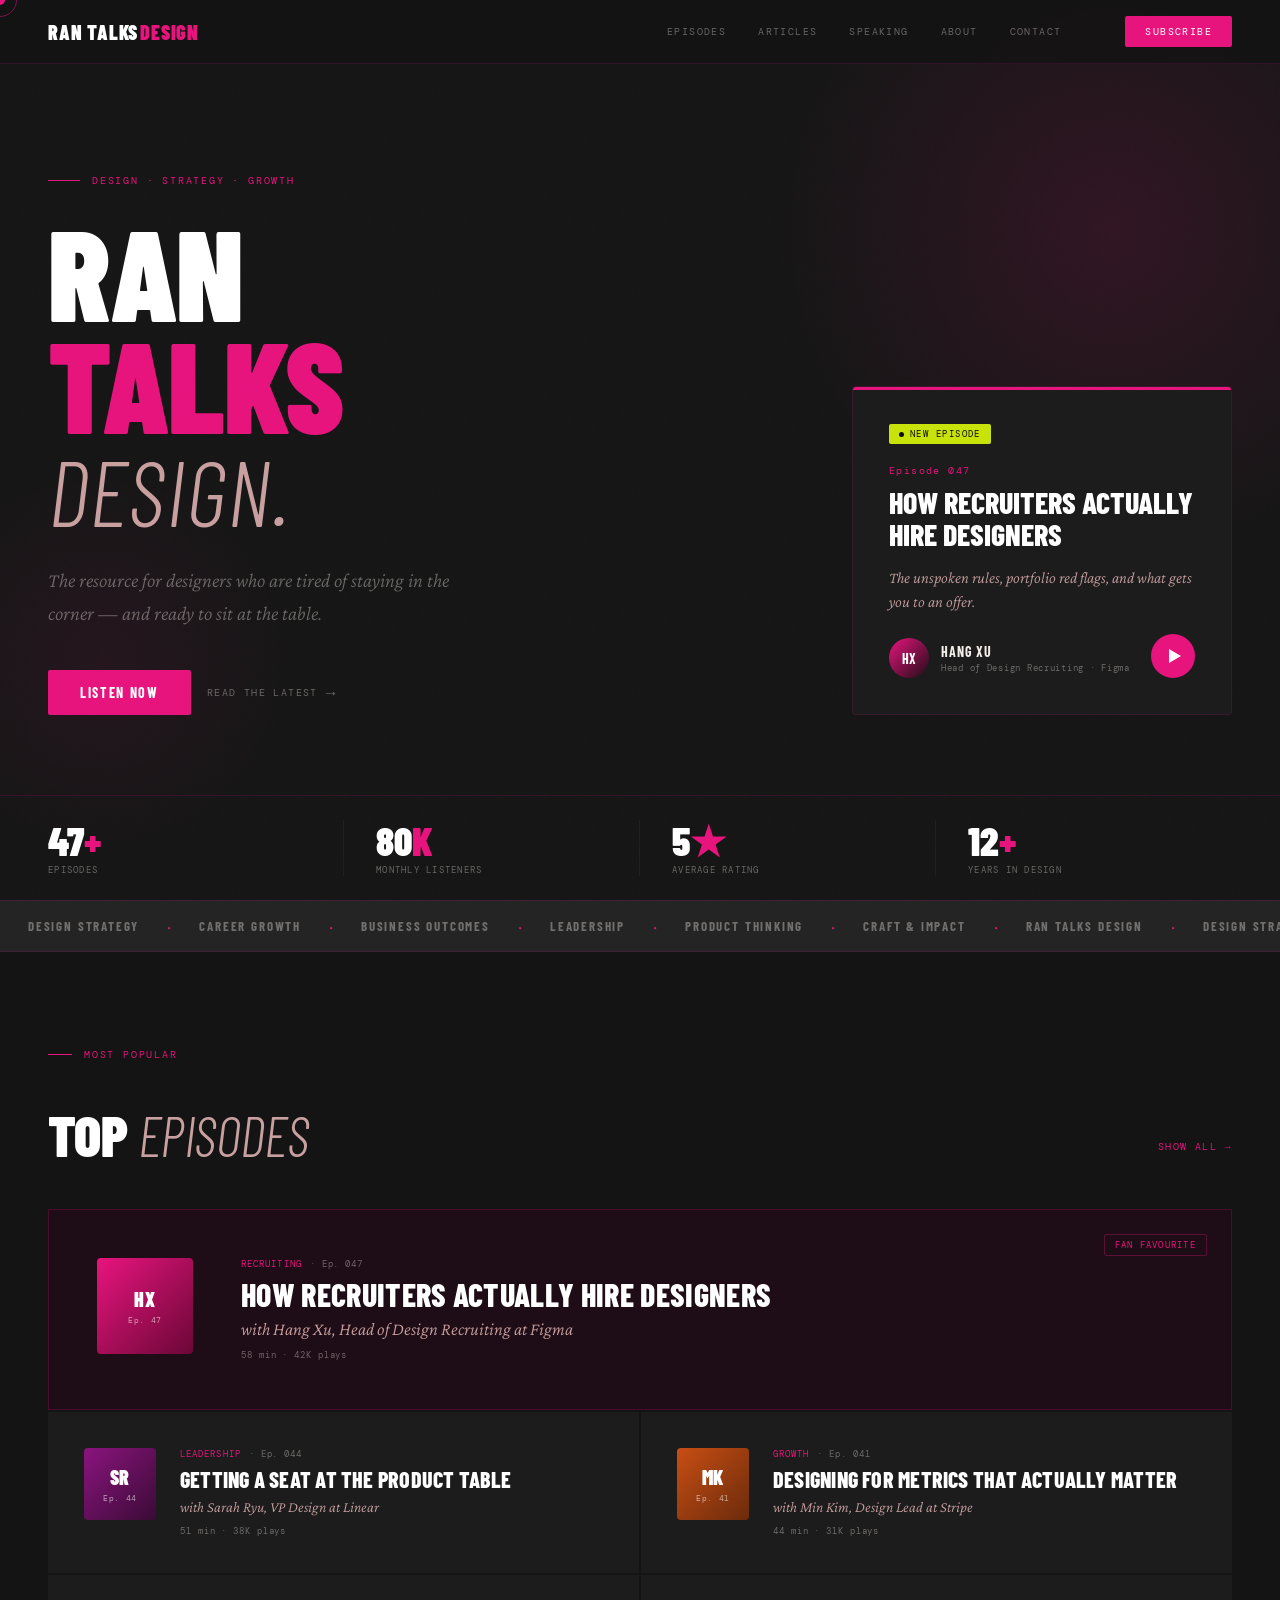
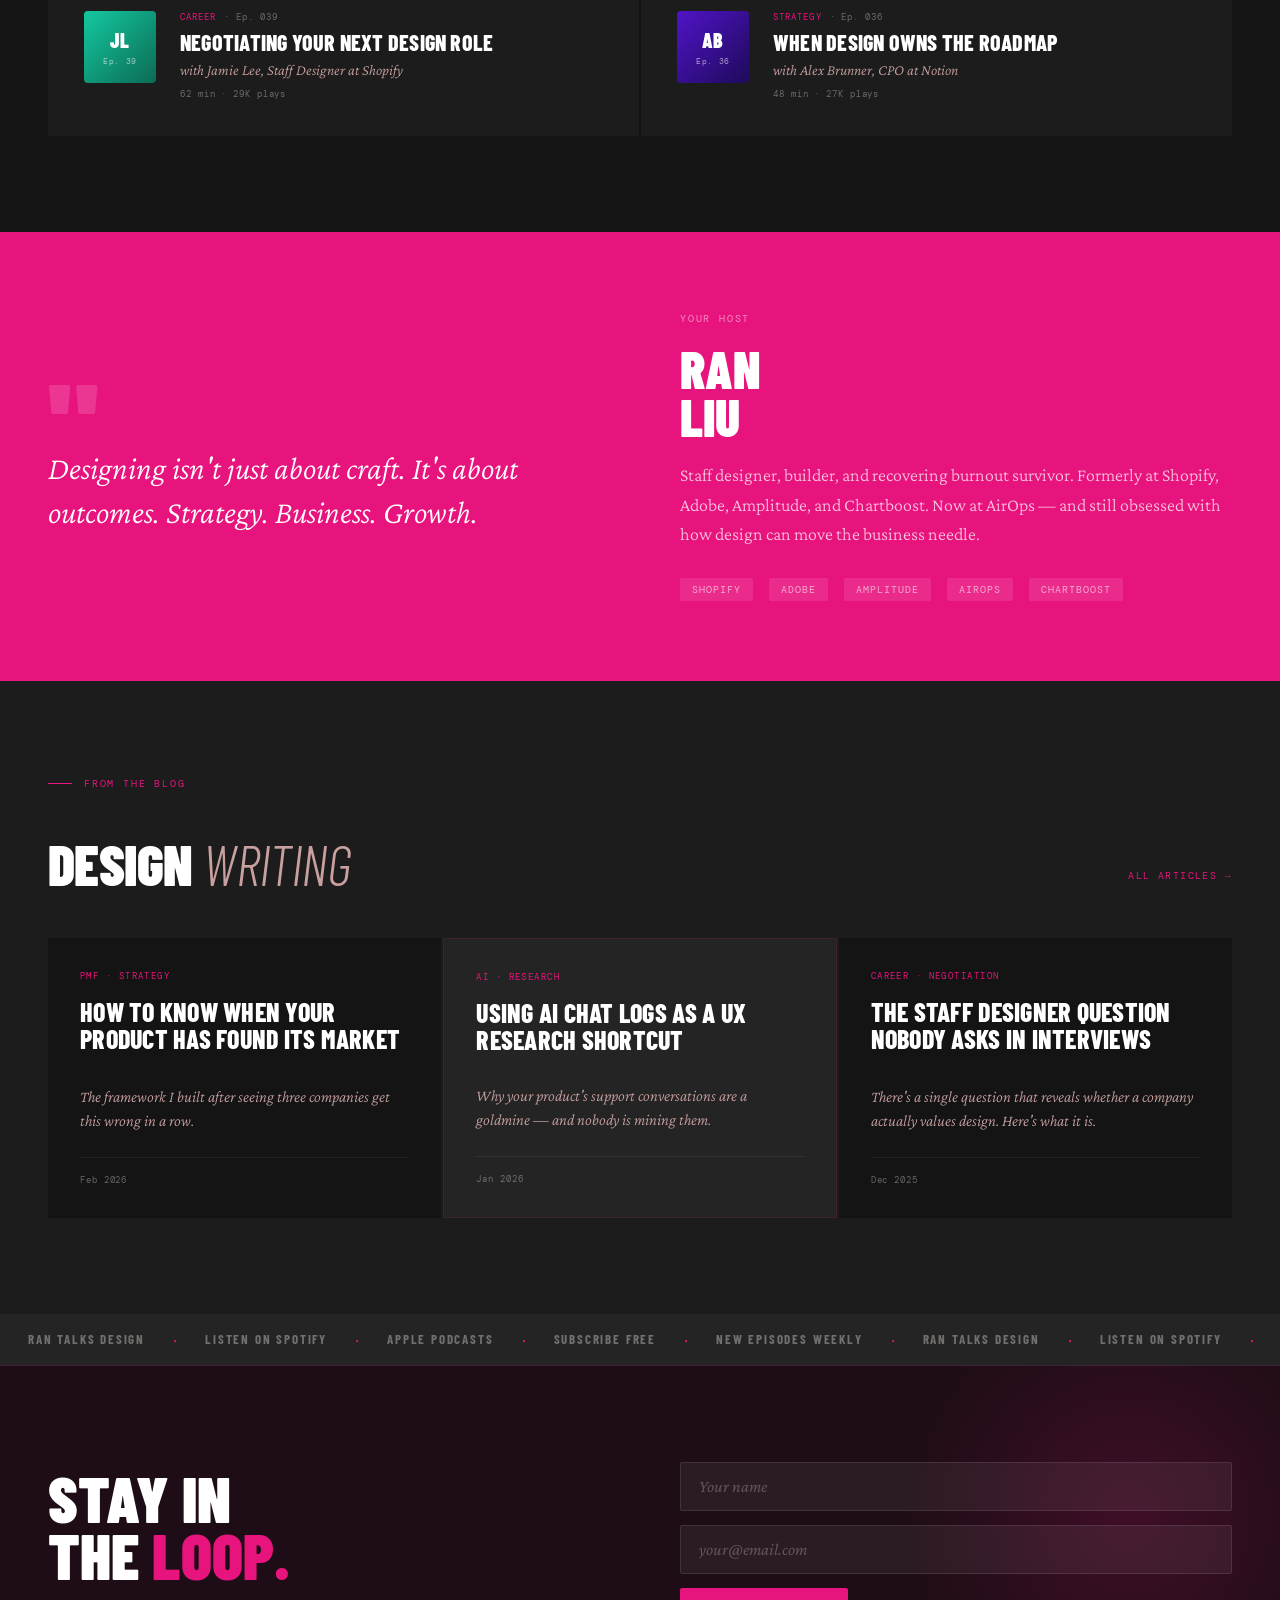
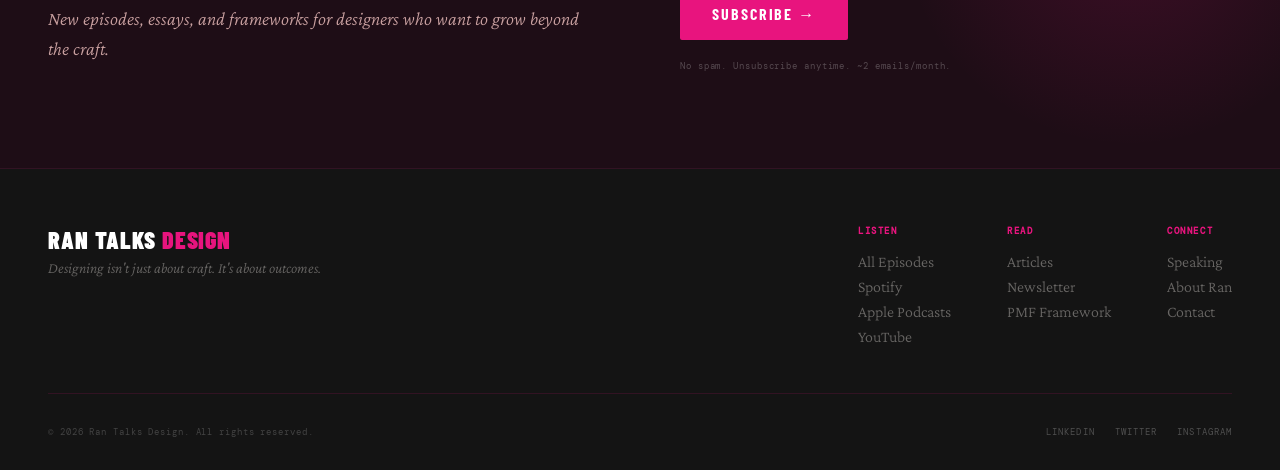
==== index.html @ 278a6fe4 "Add initial website structure for Ran Talks Design Sets up the full multi-page site based on the app" ====
<!DOCTYPE html>
<html lang="en">
<head>
  <meta charset="UTF-8">
  <meta name="viewport" content="width=device-width, initial-scale=1.0">
  <title>Ran Talks Design</title>
  <meta name="description" content="The podcast and newsletter for designers ready to sit at the table — design strategy, career growth, and business outcomes.">
  <link href="https://fonts.googleapis.com/css2?family=Barlow+Condensed:ital,wght@0,300;0,400;0,600;0,700;0,800;0,900;1,300;1,700&family=Crimson+Pro:ital,wght@0,200;0,300;0,400;0,600;1,200;1,300;1,400&family=DM+Mono:wght@300;400;500&display=swap" rel="stylesheet">
  <link rel="stylesheet" href="css/styles.css">
</head>
<body>

<!-- Cursor -->
<div id="cursor"></div>
<div id="cursor-ring"></div>

<!-- ═══════════════════ NAV ═══════════════════ -->
<nav>
  <a href="index.html" class="nav-logo">Ran Talks <span class="dot">Design</span></a>
  <div class="nav-links">
    <a href="pages/episodes.html">Episodes</a>
    <a href="pages/articles.html">Articles</a>
    <a href="pages/speaking.html">Speaking</a>
    <a href="pages/about.html">About</a>
    <a href="pages/contact.html">Contact</a>
    <button class="nav-subscribe">Subscribe</button>
  </div>
</nav>

<!-- ═══════════════════ HERO ══════════════════ -->
<div class="hero">
  <div class="hero-bg-glow"></div>
  <div class="hero-bg-glow-2"></div>

  <div class="hero-inner">
    <div class="hero-left">
      <div class="hero-eyebrow anim anim-d1">
        <div class="hero-eyebrow-line"></div>
        <span>Design · Strategy · Growth</span>
      </div>
      <h1 class="hero-title anim anim-d2">
        Ran<br>
        <span class="line-pink">Talks</span>
        <span class="line-italic">Design.</span>
      </h1>
      <p class="hero-desc anim anim-d3">
        The resource for designers who are tired of staying in the corner — and ready to sit at the table.
      </p>
      <div class="hero-ctas anim anim-d4">
        <a href="pages/episodes.html" class="cta-primary">Listen Now</a>
        <a href="pages/articles.html" class="cta-secondary">Read the latest <span class="cta-arrow">→</span></a>
      </div>
    </div>

    <div class="hero-right anim anim-d3">
      <div class="hero-ep-card">
        <div class="new-badge"><div class="new-badge-dot"></div> New Episode</div>
        <div class="hero-ep-num">Episode 047</div>
        <div class="hero-ep-title">How recruiters actually hire designers</div>
        <div class="hero-ep-desc">The unspoken rules, portfolio red flags, and what gets you to an offer.</div>
        <div class="hero-ep-guest">
          <div class="guest-avatar">HX</div>
          <div class="guest-info">
            <div class="guest-name">Hang Xu</div>
            <div class="guest-title-text">Head of Design Recruiting · Figma</div>
          </div>
        </div>
        <div class="hero-ep-play"><div class="play-icon"></div></div>
      </div>
    </div>
  </div>

  <div class="hero-stats">
    <div class="stat-item">
      <div class="stat-num">47<span>+</span></div>
      <div class="stat-label">Episodes</div>
    </div>
    <div class="stat-item">
      <div class="stat-num">80<span>K</span></div>
      <div class="stat-label">Monthly listeners</div>
    </div>
    <div class="stat-item">
      <div class="stat-num">5<span>★</span></div>
      <div class="stat-label">Average rating</div>
    </div>
    <div class="stat-item">
      <div class="stat-num">12<span>+</span></div>
      <div class="stat-label">Years in design</div>
    </div>
  </div>
</div>

<!-- ════════════ MARQUEE ══════════════════════ -->
<div class="marquee-section">
  <div class="marquee-track">
    <span class="marquee-item">Design Strategy</span><span class="marquee-dot">·</span>
    <span class="marquee-item">Career Growth</span><span class="marquee-dot">·</span>
    <span class="marquee-item">Business Outcomes</span><span class="marquee-dot">·</span>
    <span class="marquee-item">Leadership</span><span class="marquee-dot">·</span>
    <span class="marquee-item">Product Thinking</span><span class="marquee-dot">·</span>
    <span class="marquee-item">Craft & Impact</span><span class="marquee-dot">·</span>
    <span class="marquee-item">Ran Talks Design</span><span class="marquee-dot">·</span>
    <span class="marquee-item">Design Strategy</span><span class="marquee-dot">·</span>
    <span class="marquee-item">Career Growth</span><span class="marquee-dot">·</span>
    <span class="marquee-item">Business Outcomes</span><span class="marquee-dot">·</span>
    <span class="marquee-item">Leadership</span><span class="marquee-dot">·</span>
    <span class="marquee-item">Product Thinking</span><span class="marquee-dot">·</span>
    <span class="marquee-item">Craft & Impact</span><span class="marquee-dot">·</span>
    <span class="marquee-item">Ran Talks Design</span><span class="marquee-dot">·</span>
  </div>
</div>

<!-- ═══════════════ EPISODES ═════════════════ -->
<section id="episodes">
  <div class="section-header anim">
    <div>
      <div class="section-eyebrow">
        <div class="section-eyebrow-line"></div>
        <span>Most Popular</span>
      </div>
      <h2 class="section-title">Top <em>Episodes</em></h2>
    </div>
    <a href="pages/episodes.html" class="show-all">Show All →</a>
  </div>

  <div class="episodes-grid">
    <!-- Featured -->
    <a href="#" class="ep-card ep-card-featured anim">
      <div class="featured-label">Fan Favourite</div>
      <div class="ep-thumb" style="background:linear-gradient(135deg,#E8147E,#6B0736)">
        <div class="ep-thumb-inner">
          <div class="ep-thumb-initials">HX</div>
          <div class="ep-thumb-ep">Ep. 47</div>
        </div>
      </div>
      <div class="ep-meta">
        <div class="ep-tag-row">
          <span class="ep-tag">Recruiting</span>
          <span class="ep-num-tag">· Ep. 047</span>
        </div>
        <div class="ep-title-text">How Recruiters Actually Hire Designers</div>
        <div class="ep-guest-line">with Hang Xu, Head of Design Recruiting at Figma</div>
        <div class="ep-duration">58 min · 42K plays</div>
      </div>
    </a>

    <a href="#" class="ep-card anim anim-d1">
      <div class="ep-thumb" style="background:linear-gradient(135deg,#8B147E,#3A0B36)">
        <div class="ep-thumb-inner">
          <div class="ep-thumb-initials">SR</div>
          <div class="ep-thumb-ep">Ep. 44</div>
        </div>
      </div>
      <div class="ep-meta">
        <div class="ep-tag-row">
          <span class="ep-tag">Leadership</span>
          <span class="ep-num-tag">· Ep. 044</span>
        </div>
        <div class="ep-title-text">Getting a seat at the product table</div>
        <div class="ep-guest-line">with Sarah Ryu, VP Design at Linear</div>
        <div class="ep-duration">51 min · 38K plays</div>
      </div>
      <div class="ep-card-arrow">↗</div>
    </a>

    <a href="#" class="ep-card anim anim-d2">
      <div class="ep-thumb" style="background:linear-gradient(135deg,#C84E14,#6B2B0B)">
        <div class="ep-thumb-inner">
          <div class="ep-thumb-initials">MK</div>
          <div class="ep-thumb-ep">Ep. 41</div>
        </div>
      </div>
      <div class="ep-meta">
        <div class="ep-tag-row">
          <span class="ep-tag">Growth</span>
          <span class="ep-num-tag">· Ep. 041</span>
        </div>
        <div class="ep-title-text">Designing for metrics that actually matter</div>
        <div class="ep-guest-line">with Min Kim, Design Lead at Stripe</div>
        <div class="ep-duration">44 min · 31K plays</div>
      </div>
      <div class="ep-card-arrow">↗</div>
    </a>

    <a href="#" class="ep-card anim anim-d3">
      <div class="ep-thumb" style="background:linear-gradient(135deg,#14C8A0,#0B6B54)">
        <div class="ep-thumb-inner">
          <div class="ep-thumb-initials">JL</div>
          <div class="ep-thumb-ep">Ep. 39</div>
        </div>
      </div>
      <div class="ep-meta">
        <div class="ep-tag-row">
          <span class="ep-tag">Career</span>
          <span class="ep-num-tag">· Ep. 039</span>
        </div>
        <div class="ep-title-text">Negotiating your next design role</div>
        <div class="ep-guest-line">with Jamie Lee, Staff Designer at Shopify</div>
        <div class="ep-duration">62 min · 29K plays</div>
      </div>
      <div class="ep-card-arrow">↗</div>
    </a>

    <a href="#" class="ep-card anim anim-d4">
      <div class="ep-thumb" style="background:linear-gradient(135deg,#5014C8,#1E0A5A)">
        <div class="ep-thumb-inner">
          <div class="ep-thumb-initials">AB</div>
          <div class="ep-thumb-ep">Ep. 36</div>
        </div>
      </div>
      <div class="ep-meta">
        <div class="ep-tag-row">
          <span class="ep-tag">Strategy</span>
          <span class="ep-num-tag">· Ep. 036</span>
        </div>
        <div class="ep-title-text">When design owns the roadmap</div>
        <div class="ep-guest-line">with Alex Brunner, CPO at Notion</div>
        <div class="ep-duration">48 min · 27K plays</div>
      </div>
      <div class="ep-card-arrow">↗</div>
    </a>
  </div>
</section>

<!-- ═══════════════ ABOUT ════════════════════ -->
<section id="about">
  <div class="about-left anim">
    <div class="about-quote-mark">"</div>
    <div class="about-quote">Designing isn't just about craft. It's about outcomes. Strategy. Business. Growth.</div>
  </div>
  <div class="about-right anim anim-d2">
    <div class="about-label">Your Host</div>
    <div class="about-name">Ran<br>Liu</div>
    <div class="about-bio">Staff designer, builder, and recovering burnout survivor. Formerly at Shopify, Adobe, Amplitude, and Chartboost. Now at AirOps — and still obsessed with how design can move the business needle.</div>
    <div class="about-companies">
      <span class="company-tag">Shopify</span>
      <span class="company-tag">Adobe</span>
      <span class="company-tag">Amplitude</span>
      <span class="company-tag">AirOps</span>
      <span class="company-tag">Chartboost</span>
    </div>
  </div>
</section>

<!-- ═══════════════ ARTICLES ═════════════════ -->
<section id="articles">
  <div class="section-header anim">
    <div>
      <div class="section-eyebrow">
        <div class="section-eyebrow-line"></div>
        <span>From the Blog</span>
      </div>
      <h2 class="section-title">Design <em>Writing</em></h2>
    </div>
    <a href="pages/articles.html" class="show-all">All Articles →</a>
  </div>

  <div class="articles-grid">
    <a href="#" class="article-card anim anim-d1">
      <div class="article-topic">PMF · Strategy</div>
      <div class="article-title">How to know when your product has found its market</div>
      <div class="article-excerpt">The framework I built after seeing three companies get this wrong in a row.</div>
      <div class="article-meta">
        <span class="article-date">Feb 2026</span>
        <span class="article-read-more">Read →</span>
      </div>
    </a>
    <a href="#" class="article-card article-card-accent anim anim-d2">
      <div class="article-topic">AI · Research</div>
      <div class="article-title">Using AI chat logs as a UX research shortcut</div>
      <div class="article-excerpt">Why your product's support conversations are a goldmine — and nobody is mining them.</div>
      <div class="article-meta">
        <span class="article-date">Jan 2026</span>
        <span class="article-read-more">Read →</span>
      </div>
    </a>
    <a href="#" class="article-card anim anim-d3">
      <div class="article-topic">Career · Negotiation</div>
      <div class="article-title">The staff designer question nobody asks in interviews</div>
      <div class="article-excerpt">There's a single question that reveals whether a company actually values design. Here's what it is.</div>
      <div class="article-meta">
        <span class="article-date">Dec 2025</span>
        <span class="article-read-more">Read →</span>
      </div>
    </a>
  </div>
</section>

<!-- ════════════ MARQUEE 2 ════════════════════ -->
<div class="marquee-section" style="border-top:none">
  <div class="marquee-track" style="animation-direction:reverse">
    <span class="marquee-item">Ran Talks Design</span><span class="marquee-dot">·</span>
    <span class="marquee-item">Listen on Spotify</span><span class="marquee-dot">·</span>
    <span class="marquee-item">Apple Podcasts</span><span class="marquee-dot">·</span>
    <span class="marquee-item">Subscribe Free</span><span class="marquee-dot">·</span>
    <span class="marquee-item">New Episodes Weekly</span><span class="marquee-dot">·</span>
    <span class="marquee-item">Ran Talks Design</span><span class="marquee-dot">·</span>
    <span class="marquee-item">Listen on Spotify</span><span class="marquee-dot">·</span>
    <span class="marquee-item">Apple Podcasts</span><span class="marquee-dot">·</span>
    <span class="marquee-item">Subscribe Free</span><span class="marquee-dot">·</span>
    <span class="marquee-item">New Episodes Weekly</span><span class="marquee-dot">·</span>
  </div>
</div>

<!-- ══════════════ NEWSLETTER ════════════════ -->
<section id="newsletter">
  <div class="newsletter-left anim">
    <h2 class="newsletter-title">Stay in<br>the <span class="pink">loop.</span></h2>
    <p class="newsletter-sub">New episodes, essays, and frameworks for designers who want to grow beyond the craft.</p>
  </div>
  <div class="newsletter-right anim anim-d2">
    <div class="newsletter-form">
      <input class="form-input" type="text" placeholder="Your name">
      <input class="form-input" type="email" placeholder="your@email.com">
      <button class="form-submit">Subscribe →</button>
      <div class="form-note">No spam. Unsubscribe anytime. ~2 emails/month.</div>
    </div>
  </div>
</section>

<!-- ══════════════ FOOTER ═════════════════════ -->
<footer>
  <div class="footer-top">
    <div>
      <div class="footer-logo">Ran Talks <span>Design</span></div>
      <div class="footer-tagline">Designing isn't just about craft. It's about outcomes.</div>
    </div>
    <div class="footer-links">
      <div class="footer-col">
        <h4>Listen</h4>
        <a href="pages/episodes.html">All Episodes</a>
        <a href="#">Spotify</a>
        <a href="#">Apple Podcasts</a>
        <a href="#">YouTube</a>
      </div>
      <div class="footer-col">
        <h4>Read</h4>
        <a href="pages/articles.html">Articles</a>
        <a href="#newsletter">Newsletter</a>
        <a href="#">PMF Framework</a>
      </div>
      <div class="footer-col">
        <h4>Connect</h4>
        <a href="pages/speaking.html">Speaking</a>
        <a href="pages/about.html">About Ran</a>
        <a href="pages/contact.html">Contact</a>
      </div>
    </div>
  </div>
  <div class="footer-bottom">
    <div class="footer-copy">© 2026 Ran Talks Design. All rights reserved.</div>
    <div class="footer-socials">
      <a href="#">LinkedIn</a>
      <a href="#">Twitter</a>
      <a href="#">Instagram</a>
    </div>
  </div>
</footer>

<script src="js/main.js"></script>
</body>
</html>
---- css/styles.css ----
/* ══════════════════════════════════════════════
   Ran Talks Design — Main Stylesheet
   ══════════════════════════════════════════════ */

/* ── Reset ─────────────────────────────────── */
*, *::before, *::after { box-sizing: border-box; margin: 0; padding: 0; }

/* ── Design Tokens ─────────────────────────── */
:root {
  --fuchsia:      #E8147E;
  --fuchsia-dim:  #B30F61;
  --fuchsia-glow: rgba(232,20,126,0.18);
  --chartreuse:   #C8E30A;
  --charcoal:     #141414;
  --charcoal-2:   #1C1C1C;
  --charcoal-3:   #242424;
  --plum:         #1E0D16;
  --dusty:        #C9A0A0;
  --blush:        #E2C4BC;
  --offwhite:     #F2EDE8;
  --white:        #FFFFFF;
  --muted:        rgba(242,237,232,0.38);
  --border:       rgba(232,20,126,0.14);
}

/* ── Base ──────────────────────────────────── */
html { scroll-behavior: smooth; }
body {
  background: var(--charcoal);
  color: var(--offwhite);
  font-family: 'Crimson Pro', serif;
  overflow-x: hidden;
  cursor: none;
}

/* ── Custom Cursor ─────────────────────────── */
#cursor {
  width: 10px; height: 10px;
  background: var(--fuchsia);
  border-radius: 50%;
  position: fixed;
  top: 0; left: 0;
  pointer-events: none;
  z-index: 9999;
  transition: transform 0.15s ease, background 0.2s;
  transform: translate(-50%,-50%);
}
#cursor-ring {
  width: 34px; height: 34px;
  border: 1px solid rgba(232,20,126,0.5);
  border-radius: 50%;
  position: fixed;
  top: 0; left: 0;
  pointer-events: none;
  z-index: 9998;
  transition: transform 0.35s ease, width 0.3s, height 0.3s, border-color 0.3s;
  transform: translate(-50%,-50%);
}
body:has(a:hover) #cursor-ring,
body:has(button:hover) #cursor-ring {
  width: 52px; height: 52px;
  border-color: var(--fuchsia);
}

/* ── Navigation ────────────────────────────── */
nav {
  position: fixed; top: 0; left: 0; right: 0; z-index: 200;
  padding: 0 48px;
  height: 64px;
  display: flex; align-items: center;
  background: rgba(20,20,20,0.88);
  backdrop-filter: blur(16px);
  border-bottom: 1px solid var(--border);
}
.nav-logo {
  font-family: 'Barlow Condensed', sans-serif;
  font-weight: 900;
  font-size: 20px;
  letter-spacing: 0.04em;
  text-transform: uppercase;
  color: var(--white);
  text-decoration: none;
  display: flex; align-items: center; gap: 2px;
}
.nav-logo .dot { color: var(--fuchsia); }
.nav-links {
  display: flex; gap: 32px; align-items: center;
  margin-left: auto;
}
.nav-links a {
  font-family: 'DM Mono', monospace;
  font-size: 10px;
  letter-spacing: 0.14em;
  text-transform: uppercase;
  color: var(--muted);
  text-decoration: none;
  transition: color 0.2s;
}
.nav-links a:hover,
.nav-links a.active { color: var(--offwhite); }
.nav-subscribe {
  margin-left: 32px;
  background: var(--fuchsia);
  color: #fff;
  font-family: 'DM Mono', monospace;
  font-size: 10px;
  letter-spacing: 0.14em;
  text-transform: uppercase;
  padding: 9px 20px;
  border: none;
  cursor: none;
  border-radius: 2px;
  transition: background 0.2s;
}
.nav-subscribe:hover { background: var(--fuchsia-dim); }

/* ── Hero ──────────────────────────────────── */
.hero {
  min-height: 100vh;
  padding: 64px 0 0;
  display: grid;
  grid-template-rows: 1fr auto;
  position: relative;
  overflow: hidden;
}
.hero-bg-glow {
  position: absolute;
  top: -120px; right: -180px;
  width: 700px; height: 700px;
  background: radial-gradient(circle, rgba(232,20,126,0.13) 0%, transparent 68%);
  border-radius: 50%;
  pointer-events: none;
}
.hero-bg-glow-2 {
  position: absolute;
  bottom: 40px; left: -100px;
  width: 400px; height: 400px;
  background: radial-gradient(circle, rgba(232,20,126,0.07) 0%, transparent 70%);
  border-radius: 50%;
  pointer-events: none;
}
.hero::before {
  content: '';
  position: absolute; inset: 0;
  background-image: url("data:image/svg+xml,%3Csvg viewBox='0 0 256 256' xmlns='http://www.w3.org/2000/svg'%3E%3Cfilter id='noise'%3E%3CfeTurbulence type='fractalNoise' baseFrequency='0.9' numOctaves='4' stitchTiles='stitch'/%3E%3C/filter%3E%3Crect width='100%25' height='100%25' filter='url(%23noise)' opacity='0.04'/%3E%3C/svg%3E");
  background-size: 200px;
  pointer-events: none;
  z-index: 0;
  opacity: 0.6;
}
.hero-inner {
  position: relative; z-index: 1;
  padding: 80px 48px 0;
  display: grid;
  grid-template-columns: 1fr 1fr;
  gap: 0;
  align-items: end;
}
.hero-left { padding-bottom: 80px; }
.hero-eyebrow {
  display: flex; align-items: center; gap: 12px;
  margin-bottom: 28px;
}
.hero-eyebrow-line {
  width: 32px; height: 1px;
  background: var(--fuchsia);
}
.hero-eyebrow span {
  font-family: 'DM Mono', monospace;
  font-size: 10px;
  letter-spacing: 0.18em;
  text-transform: uppercase;
  color: var(--fuchsia);
}
.hero-title {
  font-family: 'Barlow Condensed', sans-serif;
  font-size: clamp(72px, 10vw, 128px);
  font-weight: 900;
  line-height: 0.88;
  letter-spacing: -0.01em;
  text-transform: uppercase;
  color: var(--white);
}
.hero-title .line-pink { color: var(--fuchsia); display: block; }
.hero-title .line-italic {
  font-style: italic;
  font-weight: 300;
  color: var(--dusty);
  display: block;
  font-size: 0.72em;
  line-height: 1;
  letter-spacing: 0.01em;
  margin-top: 4px;
}
.hero-desc {
  font-family: 'Crimson Pro', serif;
  font-size: 20px;
  font-weight: 300;
  line-height: 1.65;
  color: var(--muted);
  max-width: 440px;
  margin-top: 28px;
  font-style: italic;
}
.hero-ctas {
  display: flex; gap: 16px; align-items: center;
  margin-top: 40px;
}

/* ── CTA Buttons ───────────────────────────── */
.cta-primary {
  background: var(--fuchsia);
  color: #fff;
  font-family: 'Barlow Condensed', sans-serif;
  font-size: 14px;
  font-weight: 700;
  letter-spacing: 0.12em;
  text-transform: uppercase;
  padding: 14px 32px;
  border: none; cursor: none;
  border-radius: 2px;
  transition: background 0.2s, transform 0.15s;
  text-decoration: none;
  display: inline-block;
}
.cta-primary:hover { background: var(--fuchsia-dim); transform: translateY(-1px); }
.cta-secondary {
  font-family: 'DM Mono', monospace;
  font-size: 10px;
  letter-spacing: 0.14em;
  text-transform: uppercase;
  color: var(--muted);
  text-decoration: none;
  display: flex; align-items: center; gap: 8px;
  transition: color 0.2s;
}
.cta-secondary:hover { color: var(--offwhite); }
.cta-arrow { font-size: 16px; transition: transform 0.2s; }
.cta-secondary:hover .cta-arrow { transform: translateX(3px); }

/* ── Hero Episode Card ─────────────────────── */
.hero-right {
  position: relative;
  display: flex;
  align-items: flex-end;
  justify-content: flex-end;
  padding-bottom: 80px;
}
.hero-ep-card {
  background: var(--charcoal-2);
  border: 1px solid var(--border);
  border-radius: 4px;
  padding: 36px;
  width: 380px;
  position: relative;
  overflow: hidden;
}
.hero-ep-card::before {
  content: '';
  position: absolute; top: 0; left: 0; right: 0;
  height: 3px;
  background: var(--fuchsia);
}
.hero-ep-card .new-badge {
  display: inline-flex; align-items: center; gap: 6px;
  background: var(--chartreuse);
  color: #0A0A0A;
  font-family: 'DM Mono', monospace;
  font-size: 9px;
  letter-spacing: 0.16em;
  text-transform: uppercase;
  padding: 4px 10px;
  border-radius: 2px;
  margin-bottom: 20px;
}
.new-badge-dot {
  width: 5px; height: 5px;
  background: #0A0A0A;
  border-radius: 50%;
  animation: pulse 1.6s ease-in-out infinite;
}
.hero-ep-num {
  font-family: 'DM Mono', monospace;
  font-size: 10px;
  letter-spacing: 0.14em;
  color: var(--fuchsia);
  margin-bottom: 10px;
}
.hero-ep-title {
  font-family: 'Barlow Condensed', sans-serif;
  font-size: 30px;
  font-weight: 800;
  line-height: 1.05;
  text-transform: uppercase;
  color: var(--white);
  margin-bottom: 16px;
}
.hero-ep-desc {
  font-family: 'Crimson Pro', serif;
  font-size: 16px;
  font-weight: 300;
  font-style: italic;
  color: var(--dusty);
  line-height: 1.5;
  margin-bottom: 24px;
}
.hero-ep-guest {
  display: flex; align-items: center; gap: 12px;
}
.guest-avatar {
  width: 40px; height: 40px;
  border-radius: 50%;
  background: linear-gradient(135deg, var(--fuchsia), var(--plum));
  display: flex; align-items: center; justify-content: center;
  font-family: 'Barlow Condensed', sans-serif;
  font-size: 14px;
  font-weight: 700;
  color: #fff;
  flex-shrink: 0;
}
.guest-name {
  font-family: 'Barlow Condensed', sans-serif;
  font-size: 14px;
  font-weight: 700;
  text-transform: uppercase;
  letter-spacing: 0.06em;
  color: var(--offwhite);
}
.guest-title-text {
  font-family: 'DM Mono', monospace;
  font-size: 9px;
  letter-spacing: 0.08em;
  color: var(--muted);
  margin-top: 2px;
}
.hero-ep-play {
  position: absolute; bottom: 36px; right: 36px;
  width: 44px; height: 44px;
  border-radius: 50%;
  background: var(--fuchsia);
  display: flex; align-items: center; justify-content: center;
  cursor: none;
  transition: transform 0.2s, background 0.2s;
}
.hero-ep-play:hover { transform: scale(1.1); background: var(--fuchsia-dim); }
.play-icon {
  width: 0; height: 0;
  border-style: solid;
  border-width: 7px 0 7px 12px;
  border-color: transparent transparent transparent #fff;
  margin-left: 3px;
}

/* ── Hero Stats Bar ────────────────────────── */
.hero-stats {
  position: relative; z-index: 1;
  border-top: 1px solid var(--border);
  padding: 24px 48px;
  display: grid;
  grid-template-columns: repeat(4, 1fr);
}
.stat-item {
  display: flex; flex-direction: column;
  padding: 0 32px;
  border-right: 1px solid var(--border);
}
.stat-item:first-child { padding-left: 0; }
.stat-item:last-child { border-right: none; }
.stat-num {
  font-family: 'Barlow Condensed', sans-serif;
  font-size: 40px;
  font-weight: 900;
  line-height: 1;
  color: var(--white);
}
.stat-num span { color: var(--fuchsia); }
.stat-label {
  font-family: 'DM Mono', monospace;
  font-size: 9px;
  letter-spacing: 0.14em;
  text-transform: uppercase;
  color: var(--muted);
  margin-top: 4px;
}

/* ── Section Commons ───────────────────────── */
section { padding: 96px 48px; }
.section-eyebrow {
  display: flex; align-items: center; gap: 12px;
  margin-bottom: 48px;
}
.section-eyebrow-line { width: 24px; height: 1px; background: var(--fuchsia); }
.section-eyebrow span {
  font-family: 'DM Mono', monospace;
  font-size: 10px;
  letter-spacing: 0.18em;
  text-transform: uppercase;
  color: var(--fuchsia);
}
.section-header {
  display: flex; align-items: flex-end;
  justify-content: space-between;
  margin-bottom: 48px;
}
.section-title {
  font-family: 'Barlow Condensed', sans-serif;
  font-size: 56px;
  font-weight: 900;
  text-transform: uppercase;
  line-height: 0.92;
  color: var(--white);
  letter-spacing: -0.01em;
}
.section-title em {
  font-style: italic;
  font-weight: 300;
  color: var(--dusty);
}
.show-all {
  font-family: 'DM Mono', monospace;
  font-size: 10px;
  letter-spacing: 0.14em;
  text-transform: uppercase;
  color: var(--fuchsia);
  text-decoration: none;
  display: flex; align-items: center; gap: 8px;
  transition: gap 0.2s;
  white-space: nowrap;
  padding-bottom: 8px;
}
.show-all:hover { gap: 14px; }

/* ── Episodes Section ──────────────────────── */
#episodes { background: var(--charcoal); }
.episodes-grid {
  display: grid;
  grid-template-columns: 1fr 1fr;
  gap: 2px;
}
.ep-card {
  background: var(--charcoal-2);
  padding: 36px;
  display: flex; gap: 24px;
  align-items: flex-start;
  position: relative;
  overflow: hidden;
  cursor: none;
  transition: background 0.2s;
  text-decoration: none;
  color: inherit;
}
.ep-card:hover { background: var(--charcoal-3); }
.ep-card:hover .ep-card-arrow { opacity: 1; transform: translate(0,0); }
.ep-card::after {
  content: '';
  position: absolute; left: 0; top: 0; bottom: 0;
  width: 2px;
  background: var(--fuchsia);
  transform: scaleY(0);
  transition: transform 0.25s ease;
  transform-origin: bottom;
}
.ep-card:hover::after { transform: scaleY(1); }
.ep-thumb {
  width: 72px; height: 72px;
  border-radius: 4px;
  flex-shrink: 0;
  position: relative;
  overflow: hidden;
}
.ep-thumb-inner {
  position: absolute; inset: 0;
  display: flex; flex-direction: column;
  align-items: center; justify-content: center;
  gap: 4px;
}
.ep-thumb-initials {
  font-family: 'Barlow Condensed', sans-serif;
  font-size: 20px;
  font-weight: 900;
  color: #fff;
  letter-spacing: 0.04em;
}
.ep-thumb-ep {
  font-family: 'DM Mono', monospace;
  font-size: 8px;
  color: rgba(255,255,255,0.6);
  letter-spacing: 0.08em;
}
.ep-meta { flex: 1; }
.ep-tag-row { display: flex; gap: 8px; align-items: center; margin-bottom: 8px; }
.ep-tag {
  font-family: 'DM Mono', monospace;
  font-size: 9px;
  letter-spacing: 0.12em;
  text-transform: uppercase;
  color: var(--fuchsia);
}
.ep-num-tag {
  font-family: 'DM Mono', monospace;
  font-size: 9px;
  letter-spacing: 0.1em;
  color: var(--muted);
}
.ep-title-text {
  font-family: 'Barlow Condensed', sans-serif;
  font-size: 22px;
  font-weight: 800;
  text-transform: uppercase;
  line-height: 1.05;
  color: var(--white);
  margin-bottom: 8px;
  letter-spacing: 0.01em;
}
.ep-guest-line {
  font-family: 'Crimson Pro', serif;
  font-size: 15px;
  font-weight: 300;
  font-style: italic;
  color: var(--dusty);
}
.ep-duration {
  font-family: 'DM Mono', monospace;
  font-size: 9px;
  letter-spacing: 0.1em;
  color: var(--muted);
  margin-top: 10px;
}
.ep-card-arrow {
  position: absolute; bottom: 24px; right: 24px;
  color: var(--fuchsia);
  font-size: 18px;
  opacity: 0;
  transform: translate(-4px, 4px);
  transition: opacity 0.2s, transform 0.2s;
}
.ep-card-featured {
  grid-column: 1 / -1;
  background: var(--plum);
  border: 1px solid rgba(232,20,126,0.2);
  gap: 48px;
  padding: 48px;
}
.ep-card-featured:hover { background: #250E1B; }
.ep-card-featured .ep-thumb { width: 96px; height: 96px; }
.ep-card-featured .ep-title-text { font-size: 32px; }
.ep-card-featured .ep-guest-line { font-size: 18px; }
.featured-label {
  position: absolute; top: 24px; right: 24px;
  font-family: 'DM Mono', monospace;
  font-size: 9px;
  letter-spacing: 0.14em;
  text-transform: uppercase;
  color: var(--fuchsia);
  border: 1px solid rgba(232,20,126,0.3);
  padding: 4px 10px;
  border-radius: 2px;
}

/* ── About Section ─────────────────────────── */
#about {
  background: var(--fuchsia);
  padding: 80px 48px;
  display: grid;
  grid-template-columns: 1fr 1fr;
  gap: 80px;
  align-items: center;
}
.about-quote-mark {
  font-family: 'Barlow Condensed', sans-serif;
  font-size: 120px;
  font-weight: 900;
  line-height: 0.7;
  color: rgba(255,255,255,0.15);
  margin-bottom: -16px;
}
.about-quote {
  font-family: 'Crimson Pro', serif;
  font-size: 32px;
  font-weight: 300;
  font-style: italic;
  line-height: 1.35;
  color: #fff;
}
.about-label {
  font-family: 'DM Mono', monospace;
  font-size: 10px;
  letter-spacing: 0.18em;
  text-transform: uppercase;
  color: rgba(255,255,255,0.5);
  margin-bottom: 20px;
}
.about-name {
  font-family: 'Barlow Condensed', sans-serif;
  font-size: 52px;
  font-weight: 900;
  text-transform: uppercase;
  line-height: 0.92;
  color: #fff;
  margin-bottom: 20px;
}
.about-bio {
  font-family: 'Crimson Pro', serif;
  font-size: 18px;
  font-weight: 300;
  line-height: 1.65;
  color: rgba(255,255,255,0.75);
  margin-bottom: 28px;
}
.about-companies {
  display: flex; gap: 16px; flex-wrap: wrap;
}
.company-tag {
  font-family: 'DM Mono', monospace;
  font-size: 10px;
  letter-spacing: 0.1em;
  text-transform: uppercase;
  color: rgba(255,255,255,0.6);
  background: rgba(255,255,255,0.1);
  padding: 5px 12px;
  border-radius: 2px;
}

/* ── Articles Section ──────────────────────── */
#articles { background: var(--charcoal-2); }
.articles-grid {
  display: grid;
  grid-template-columns: repeat(3, 1fr);
  gap: 2px;
}
.article-card {
  background: var(--charcoal);
  padding: 32px;
  position: relative;
  overflow: hidden;
  cursor: none;
  transition: background 0.2s;
  text-decoration: none;
  color: inherit;
  display: flex;
  flex-direction: column;
  min-height: 280px;
}
.article-card:hover { background: #1A1A1A; }
.article-card:hover .article-read-more { opacity: 1; }
.article-topic {
  font-family: 'DM Mono', monospace;
  font-size: 9px;
  letter-spacing: 0.16em;
  text-transform: uppercase;
  color: var(--fuchsia);
  margin-bottom: 16px;
}
.article-title {
  font-family: 'Barlow Condensed', sans-serif;
  font-size: 26px;
  font-weight: 800;
  text-transform: uppercase;
  line-height: 1.05;
  color: var(--white);
  letter-spacing: 0.01em;
  flex: 1;
}
.article-excerpt {
  font-family: 'Crimson Pro', serif;
  font-size: 16px;
  font-weight: 300;
  font-style: italic;
  color: var(--dusty);
  line-height: 1.5;
  margin-top: 14px;
}
.article-meta {
  display: flex; justify-content: space-between; align-items: center;
  margin-top: 24px;
  padding-top: 16px;
  border-top: 1px solid rgba(255,255,255,0.06);
}
.article-date {
  font-family: 'DM Mono', monospace;
  font-size: 9px;
  letter-spacing: 0.1em;
  color: var(--muted);
}
.article-read-more {
  font-family: 'DM Mono', monospace;
  font-size: 9px;
  letter-spacing: 0.12em;
  text-transform: uppercase;
  color: var(--fuchsia);
  opacity: 0;
  transition: opacity 0.2s;
}
.article-card-accent {
  background: var(--charcoal-3);
  border: 1px solid rgba(232,20,126,0.15);
}
.article-card-accent:hover { border-color: rgba(232,20,126,0.35); }

/* ── Marquee / Ticker ──────────────────────── */
.marquee-section {
  padding: 0;
  background: var(--charcoal-3);
  border-top: 1px solid var(--border);
  border-bottom: 1px solid var(--border);
  overflow: hidden;
  height: 52px;
  display: flex; align-items: center;
}
.marquee-track {
  display: flex;
  animation: marquee 22s linear infinite;
  width: max-content;
  align-items: center;
}
.marquee-item {
  font-family: 'Barlow Condensed', sans-serif;
  font-size: 13px;
  font-weight: 700;
  letter-spacing: 0.14em;
  text-transform: uppercase;
  color: var(--muted);
  padding: 0 28px;
  white-space: nowrap;
}
.marquee-dot {
  color: var(--fuchsia);
  font-size: 18px;
  line-height: 1;
}

/* ── Newsletter Section ────────────────────── */
#newsletter {
  background: var(--plum);
  padding: 96px 48px;
  display: grid;
  grid-template-columns: 1fr 1fr;
  gap: 80px;
  align-items: center;
  position: relative;
  overflow: hidden;
}
#newsletter::before {
  content: '';
  position: absolute; top: -100px; right: -100px;
  width: 500px; height: 500px;
  background: radial-gradient(circle, rgba(232,20,126,0.16) 0%, transparent 65%);
  border-radius: 50%;
  pointer-events: none;
}
.newsletter-title {
  font-family: 'Barlow Condensed', sans-serif;
  font-size: 64px;
  font-weight: 900;
  text-transform: uppercase;
  line-height: 0.9;
  color: var(--white);
}
.newsletter-title .pink { color: var(--fuchsia); }
.newsletter-sub {
  font-family: 'Crimson Pro', serif;
  font-size: 19px;
  font-weight: 300;
  font-style: italic;
  color: var(--dusty);
  margin-top: 20px;
  line-height: 1.6;
}
.newsletter-right { position: relative; z-index: 1; }
.newsletter-form {
  display: flex; flex-direction: column; gap: 14px;
}
.form-input {
  background: rgba(255,255,255,0.06);
  border: 1px solid rgba(255,255,255,0.1);
  border-radius: 2px;
  padding: 14px 18px;
  font-family: 'Crimson Pro', serif;
  font-size: 17px;
  color: var(--offwhite);
  outline: none;
  transition: border-color 0.2s;
}
.form-input::placeholder { color: rgba(255,255,255,0.25); font-style: italic; }
.form-input:focus { border-color: var(--fuchsia); }
.form-submit {
  background: var(--fuchsia);
  color: #fff;
  font-family: 'Barlow Condensed', sans-serif;
  font-size: 16px;
  font-weight: 700;
  letter-spacing: 0.12em;
  text-transform: uppercase;
  padding: 16px 32px;
  border: none;
  cursor: none;
  border-radius: 2px;
  transition: background 0.2s, transform 0.15s;
  align-self: flex-start;
}
.form-submit:hover { background: var(--fuchsia-dim); transform: translateY(-1px); }
.form-note {
  font-family: 'DM Mono', monospace;
  font-size: 9px;
  letter-spacing: 0.1em;
  color: rgba(255,255,255,0.25);
  margin-top: 6px;
}

/* ── Footer ────────────────────────────────── */
footer {
  background: var(--charcoal);
  padding: 56px 48px 32px;
  border-top: 1px solid var(--border);
}
.footer-top {
  display: flex; justify-content: space-between; align-items: flex-start;
  padding-bottom: 40px;
  border-bottom: 1px solid var(--border);
  margin-bottom: 32px;
}
.footer-logo {
  font-family: 'Barlow Condensed', sans-serif;
  font-weight: 900;
  font-size: 24px;
  letter-spacing: 0.04em;
  text-transform: uppercase;
  color: var(--white);
}
.footer-logo span { color: var(--fuchsia); }
.footer-tagline {
  font-family: 'Crimson Pro', serif;
  font-size: 15px;
  font-style: italic;
  font-weight: 300;
  color: var(--muted);
  margin-top: 6px;
}
.footer-links {
  display: flex; gap: 56px;
}
.footer-col h4 {
  font-family: 'DM Mono', monospace;
  font-size: 9px;
  letter-spacing: 0.18em;
  text-transform: uppercase;
  color: var(--fuchsia);
  margin-bottom: 16px;
}
.footer-col a {
  display: block;
  font-family: 'Crimson Pro', serif;
  font-size: 16px;
  font-weight: 300;
  color: var(--muted);
  text-decoration: none;
  margin-bottom: 8px;
  transition: color 0.2s;
}
.footer-col a:hover { color: var(--offwhite); }
.footer-bottom {
  display: flex; justify-content: space-between; align-items: center;
}
.footer-copy {
  font-family: 'DM Mono', monospace;
  font-size: 9px;
  letter-spacing: 0.1em;
  color: rgba(255,255,255,0.2);
}
.footer-socials { display: flex; gap: 20px; }
.footer-socials a {
  font-family: 'DM Mono', monospace;
  font-size: 9px;
  letter-spacing: 0.12em;
  text-transform: uppercase;
  color: rgba(255,255,255,0.25);
  text-decoration: none;
  transition: color 0.2s;
}
.footer-socials a:hover { color: var(--fuchsia); }

/* ── Page Hero (inner pages) ───────────────── */
.page-hero {
  padding: 128px 48px 80px;
  background: var(--charcoal);
  position: relative;
  overflow: hidden;
  border-bottom: 1px solid var(--border);
}
.page-hero::before {
  content: '';
  position: absolute; top: -80px; right: -80px;
  width: 500px; height: 500px;
  background: radial-gradient(circle, rgba(232,20,126,0.1) 0%, transparent 65%);
  border-radius: 50%;
  pointer-events: none;
}
.page-hero-eyebrow {
  display: flex; align-items: center; gap: 12px;
  margin-bottom: 24px;
}
.page-hero-eyebrow-line { width: 24px; height: 1px; background: var(--fuchsia); }
.page-hero-eyebrow span {
  font-family: 'DM Mono', monospace;
  font-size: 10px;
  letter-spacing: 0.18em;
  text-transform: uppercase;
  color: var(--fuchsia);
}
.page-hero-title {
  font-family: 'Barlow Condensed', sans-serif;
  font-size: clamp(56px, 8vw, 96px);
  font-weight: 900;
  text-transform: uppercase;
  line-height: 0.9;
  color: var(--white);
  letter-spacing: -0.01em;
}
.page-hero-title em {
  font-style: italic;
  font-weight: 300;
  color: var(--dusty);
}
.page-hero-desc {
  font-family: 'Crimson Pro', serif;
  font-size: 19px;
  font-weight: 300;
  font-style: italic;
  color: var(--muted);
  margin-top: 20px;
  max-width: 560px;
  line-height: 1.65;
}

/* ── Animations ────────────────────────────── */
@keyframes fadeUp {
  from { opacity: 0; transform: translateY(32px); }
  to   { opacity: 1; transform: translateY(0); }
}
@keyframes pulse {
  0%,100% { opacity: 1; }
  50%      { opacity: 0.3; }
}
@keyframes marquee {
  from { transform: translateX(0); }
  to   { transform: translateX(-50%); }
}

.anim { opacity: 0; }
.anim.visible { animation: fadeUp 0.7s cubic-bezier(0.22,1,0.36,1) forwards; }
.anim-d1 { animation-delay: 0.05s !important; }
.anim-d2 { animation-delay: 0.15s !important; }
.anim-d3 { animation-delay: 0.25s !important; }
.anim-d4 { animation-delay: 0.35s !important; }
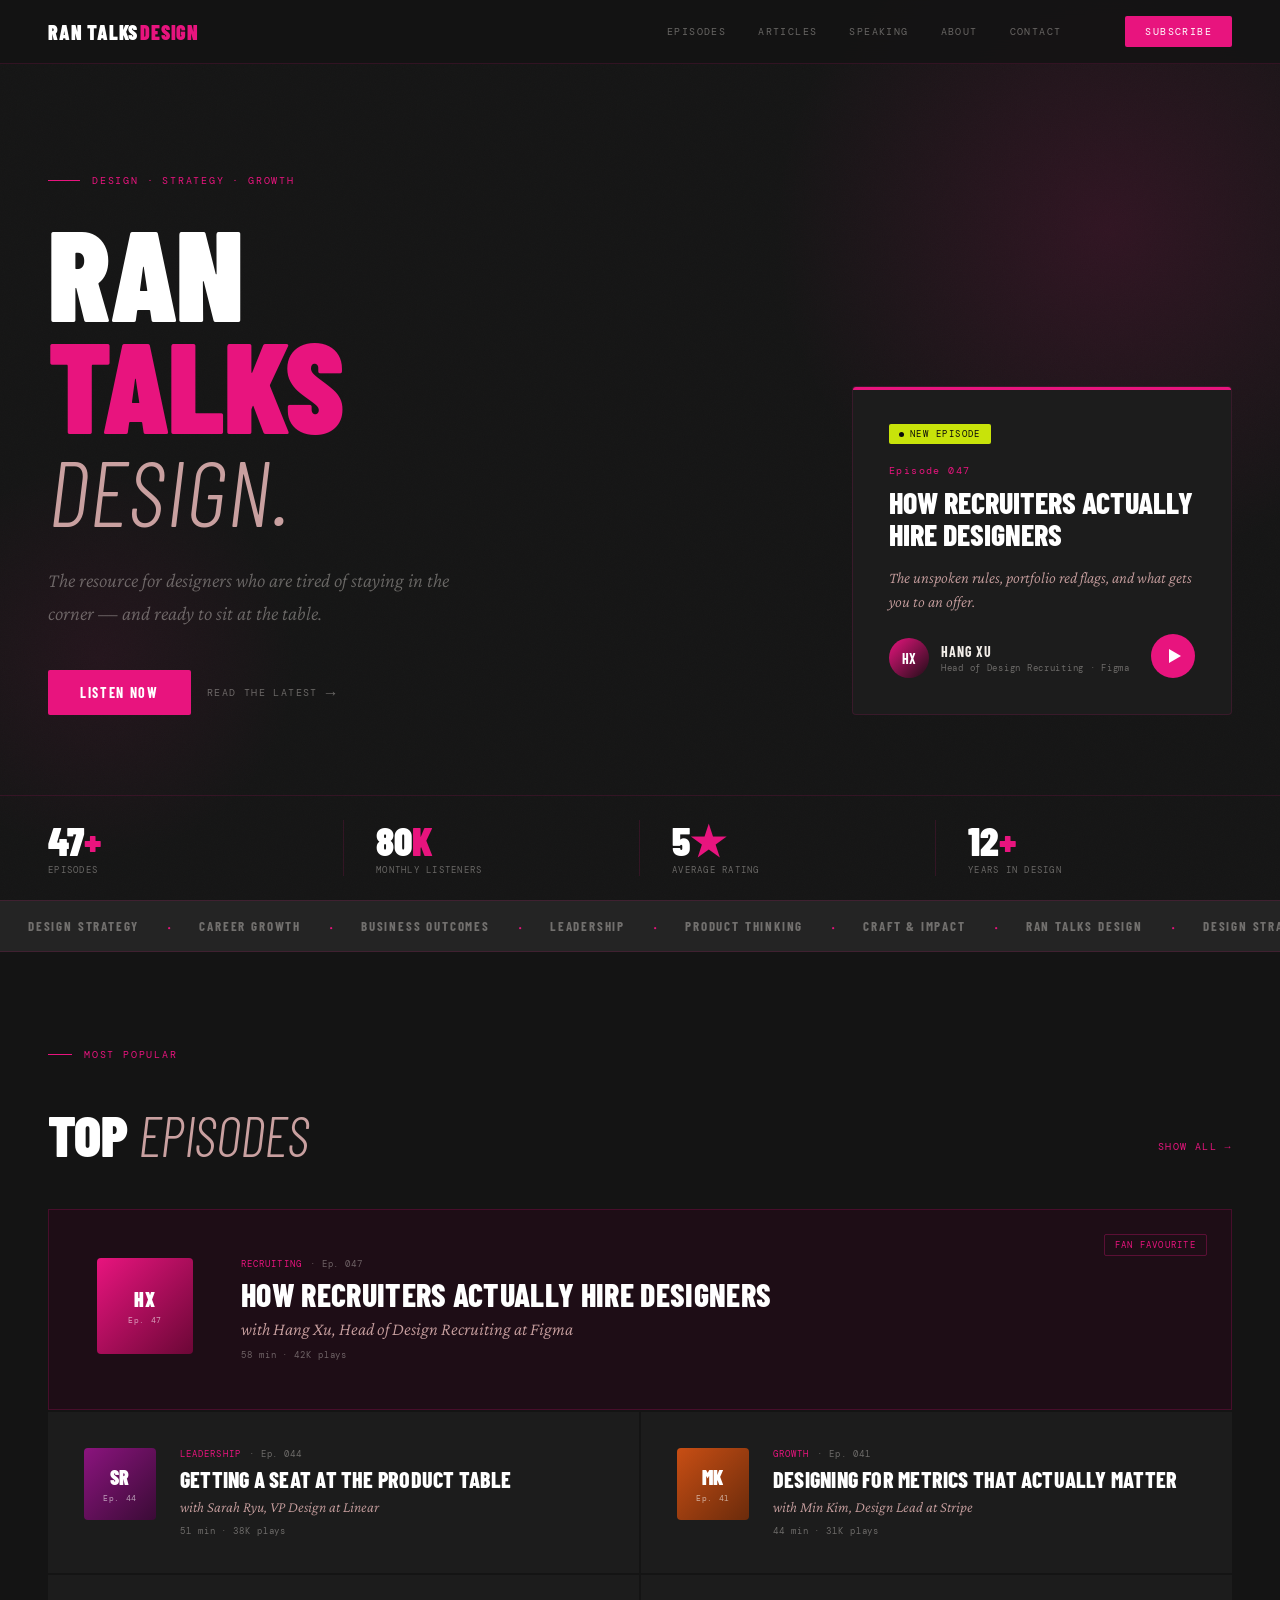
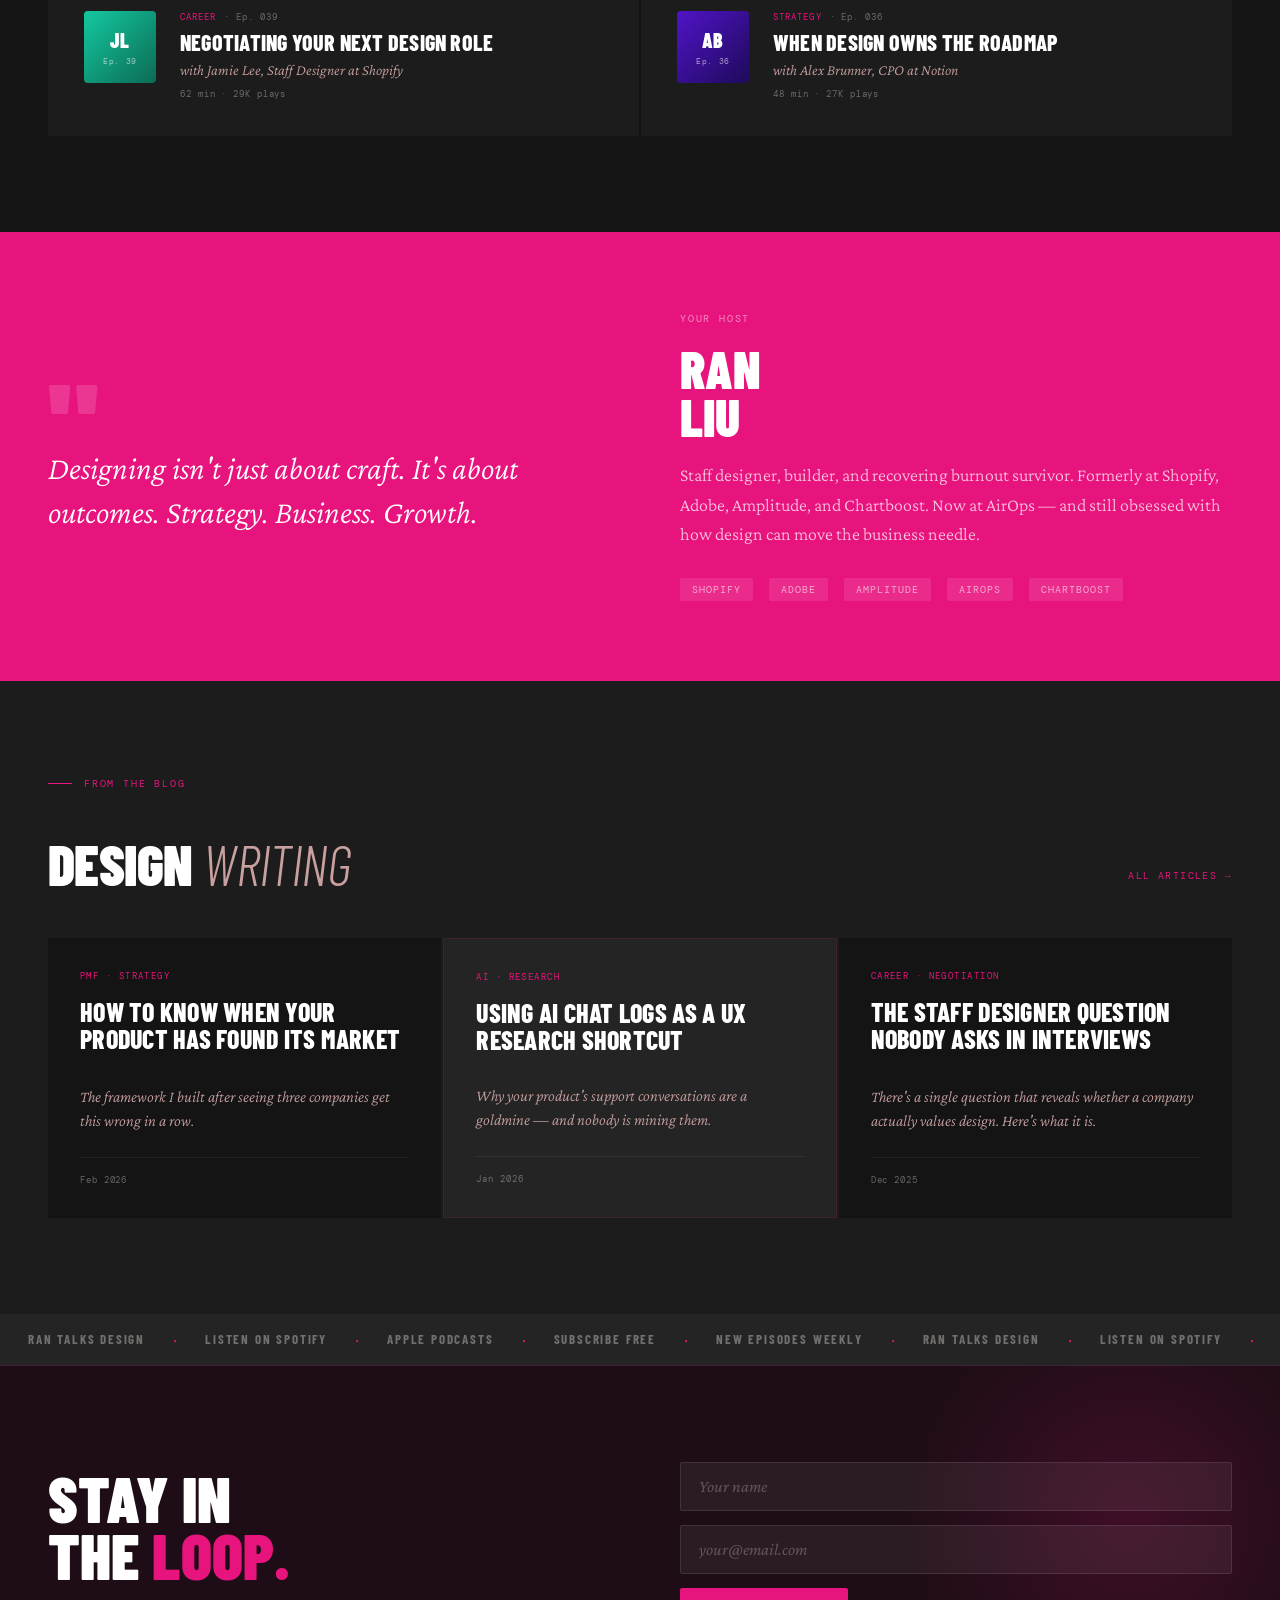
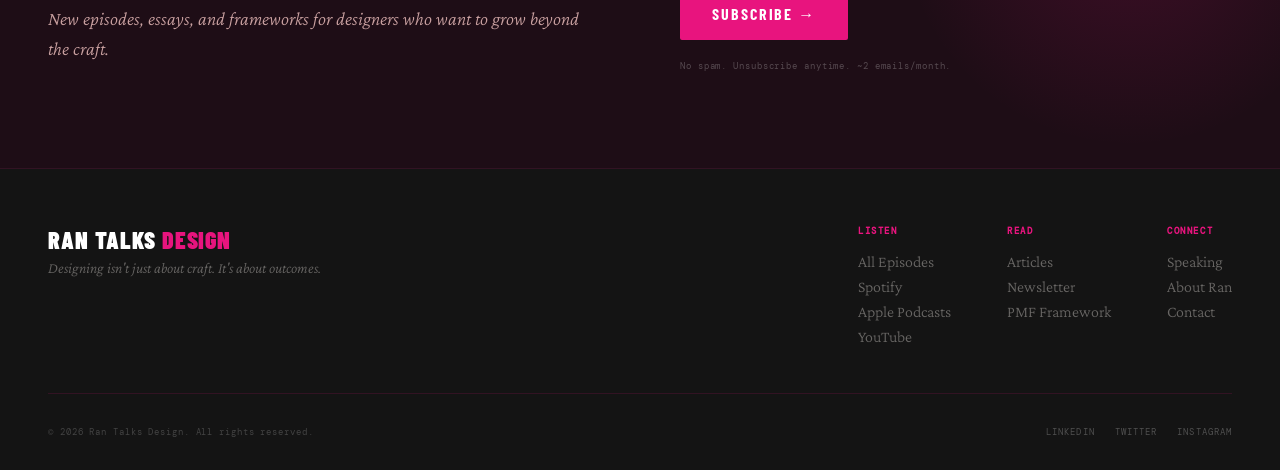
==== commit 7b3d4be9: "Add timeline section to about page, remove cursor animation - Add career timeline section to pages/a" ====
--- a/index.html
+++ b/index.html
@@ -9,10 +9,6 @@
   <link rel="stylesheet" href="css/styles.css">
 </head>
 <body>
-
-<!-- Cursor -->
-<div id="cursor"></div>
-<div id="cursor-ring"></div>
 
 <!-- ═══════════════════ NAV ═══════════════════ -->
 <nav>
--- a/css/styles.css
+++ b/css/styles.css
@@ -21,6 +21,10 @@
   --white:        #FFFFFF;
   --muted:        rgba(242,237,232,0.38);
   --border:       rgba(232,20,126,0.14);
+
+  /* Layout */
+  --max-w: 1440px;
+  --edge:  max(48px, calc((100vw - var(--max-w)) / 2));
 }
 
 /* ── Base ──────────────────────────────────── */
@@ -30,42 +34,13 @@
   color: var(--offwhite);
   font-family: 'Crimson Pro', serif;
   overflow-x: hidden;
-  cursor: none;
-}
-
-/* ── Custom Cursor ─────────────────────────── */
-#cursor {
-  width: 10px; height: 10px;
-  background: var(--fuchsia);
-  border-radius: 50%;
-  position: fixed;
-  top: 0; left: 0;
-  pointer-events: none;
-  z-index: 9999;
-  transition: transform 0.15s ease, background 0.2s;
-  transform: translate(-50%,-50%);
-}
-#cursor-ring {
-  width: 34px; height: 34px;
-  border: 1px solid rgba(232,20,126,0.5);
-  border-radius: 50%;
-  position: fixed;
-  top: 0; left: 0;
-  pointer-events: none;
-  z-index: 9998;
-  transition: transform 0.35s ease, width 0.3s, height 0.3s, border-color 0.3s;
-  transform: translate(-50%,-50%);
-}
-body:has(a:hover) #cursor-ring,
-body:has(button:hover) #cursor-ring {
-  width: 52px; height: 52px;
-  border-color: var(--fuchsia);
-}
+}
+
 
 /* ── Navigation ────────────────────────────── */
 nav {
   position: fixed; top: 0; left: 0; right: 0; z-index: 200;
-  padding: 0 48px;
+  padding: 0 var(--edge);
   height: 64px;
   display: flex; align-items: center;
   background: rgba(20,20,20,0.88);
@@ -108,7 +83,6 @@
   text-transform: uppercase;
   padding: 9px 20px;
   border: none;
-  cursor: none;
   border-radius: 2px;
   transition: background 0.2s;
 }
@@ -150,7 +124,7 @@
 }
 .hero-inner {
   position: relative; z-index: 1;
-  padding: 80px 48px 0;
+  padding: 80px var(--edge) 0;
   display: grid;
   grid-template-columns: 1fr 1fr;
   gap: 0;
@@ -217,7 +191,6 @@
   letter-spacing: 0.12em;
   text-transform: uppercase;
   padding: 14px 32px;
-  border: none; cursor: none;
   border-radius: 2px;
   transition: background 0.2s, transform 0.15s;
   text-decoration: none;
@@ -339,7 +312,6 @@
   border-radius: 50%;
   background: var(--fuchsia);
   display: flex; align-items: center; justify-content: center;
-  cursor: none;
   transition: transform 0.2s, background 0.2s;
 }
 .hero-ep-play:hover { transform: scale(1.1); background: var(--fuchsia-dim); }
@@ -355,7 +327,7 @@
 .hero-stats {
   position: relative; z-index: 1;
   border-top: 1px solid var(--border);
-  padding: 24px 48px;
+  padding: 24px var(--edge);
   display: grid;
   grid-template-columns: repeat(4, 1fr);
 }
@@ -384,7 +356,7 @@
 }
 
 /* ── Section Commons ───────────────────────── */
-section { padding: 96px 48px; }
+section { padding: 96px var(--edge); }
 .section-eyebrow {
   display: flex; align-items: center; gap: 12px;
   margin-bottom: 48px;
@@ -444,7 +416,6 @@
   align-items: flex-start;
   position: relative;
   overflow: hidden;
-  cursor: none;
   transition: background 0.2s;
   text-decoration: none;
   color: inherit;
@@ -560,7 +531,7 @@
 /* ── About Section ─────────────────────────── */
 #about {
   background: var(--fuchsia);
-  padding: 80px 48px;
+  padding: 80px var(--edge);
   display: grid;
   grid-template-columns: 1fr 1fr;
   gap: 80px;
@@ -633,7 +604,6 @@
   padding: 32px;
   position: relative;
   overflow: hidden;
-  cursor: none;
   transition: background 0.2s;
   text-decoration: none;
   color: inherit;
@@ -732,7 +702,7 @@
 /* ── Newsletter Section ────────────────────── */
 #newsletter {
   background: var(--plum);
-  padding: 96px 48px;
+  padding: 96px var(--edge);
   display: grid;
   grid-template-columns: 1fr 1fr;
   gap: 80px;
@@ -793,7 +763,6 @@
   text-transform: uppercase;
   padding: 16px 32px;
   border: none;
-  cursor: none;
   border-radius: 2px;
   transition: background 0.2s, transform 0.15s;
   align-self: flex-start;
@@ -810,7 +779,7 @@
 /* ── Footer ────────────────────────────────── */
 footer {
   background: var(--charcoal);
-  padding: 56px 48px 32px;
+  padding: 56px var(--edge) 32px;
   border-top: 1px solid var(--border);
 }
 .footer-top {
@@ -881,7 +850,7 @@
 
 /* ── Page Hero (inner pages) ───────────────── */
 .page-hero {
-  padding: 128px 48px 80px;
+  padding: 128px var(--edge) 80px;
   background: var(--charcoal);
   position: relative;
   overflow: hidden;
@@ -932,6 +901,111 @@
   line-height: 1.65;
 }
 
+/* ── Timeline Section ──────────────────────── */
+#timeline {
+  background: var(--charcoal);
+  padding: 96px var(--edge);
+}
+.timeline-header {
+  margin-bottom: 72px;
+}
+.timeline-body {
+  position: relative;
+}
+.timeline-rail {
+  position: absolute;
+  left: 152px;
+  top: 8px;
+  bottom: 8px;
+  width: 1px;
+  background: linear-gradient(to bottom, transparent, var(--border) 8%, var(--border) 92%, transparent);
+}
+.timeline-item {
+  display: grid;
+  grid-template-columns: 152px 1fr;
+  gap: 0;
+  margin-bottom: 64px;
+  position: relative;
+  align-items: start;
+}
+.timeline-item:last-child { margin-bottom: 0; }
+.timeline-year {
+  font-family: 'Barlow Condensed', sans-serif;
+  font-size: 13px;
+  font-weight: 700;
+  letter-spacing: 0.12em;
+  text-transform: uppercase;
+  color: var(--muted);
+  text-align: right;
+  padding-right: 28px;
+  padding-top: 6px;
+  line-height: 1;
+}
+.timeline-dot {
+  position: absolute;
+  left: 152px;
+  top: 8px;
+  width: 9px;
+  height: 9px;
+  border-radius: 50%;
+  background: var(--charcoal-3);
+  border: 1px solid rgba(232,20,126,0.4);
+  transform: translateX(-4px);
+  z-index: 1;
+  transition: background 0.2s, border-color 0.2s;
+}
+.timeline-dot--highlight {
+  background: var(--fuchsia);
+  border-color: var(--fuchsia);
+  box-shadow: 0 0 12px rgba(232,20,126,0.5);
+}
+.timeline-item:hover .timeline-dot {
+  background: var(--fuchsia);
+  border-color: var(--fuchsia);
+}
+.timeline-content {
+  padding-left: 48px;
+}
+.timeline-tag {
+  font-family: 'DM Mono', monospace;
+  font-size: 9px;
+  letter-spacing: 0.18em;
+  text-transform: uppercase;
+  color: var(--fuchsia);
+  margin-bottom: 12px;
+}
+.timeline-title {
+  font-family: 'Barlow Condensed', sans-serif;
+  font-size: clamp(36px, 4vw, 52px);
+  font-weight: 900;
+  text-transform: uppercase;
+  line-height: 0.92;
+  letter-spacing: -0.01em;
+  color: var(--white);
+  margin-bottom: 16px;
+}
+.timeline-desc {
+  font-family: 'Crimson Pro', serif;
+  font-size: 17px;
+  font-weight: 300;
+  font-style: italic;
+  color: var(--muted);
+  line-height: 1.65;
+  max-width: 480px;
+}
+.timeline-cta {
+  display: inline-block;
+  margin-top: 20px;
+  font-family: 'DM Mono', monospace;
+  font-size: 10px;
+  letter-spacing: 0.14em;
+  text-transform: uppercase;
+  color: var(--fuchsia);
+  text-decoration: none;
+  transition: letter-spacing 0.2s;
+}
+.timeline-cta:hover { letter-spacing: 0.2em; }
+
 /* ── Animations ────────────────────────────── */
 @keyframes fadeUp {
   from { opacity: 0; transform: translateY(32px); }
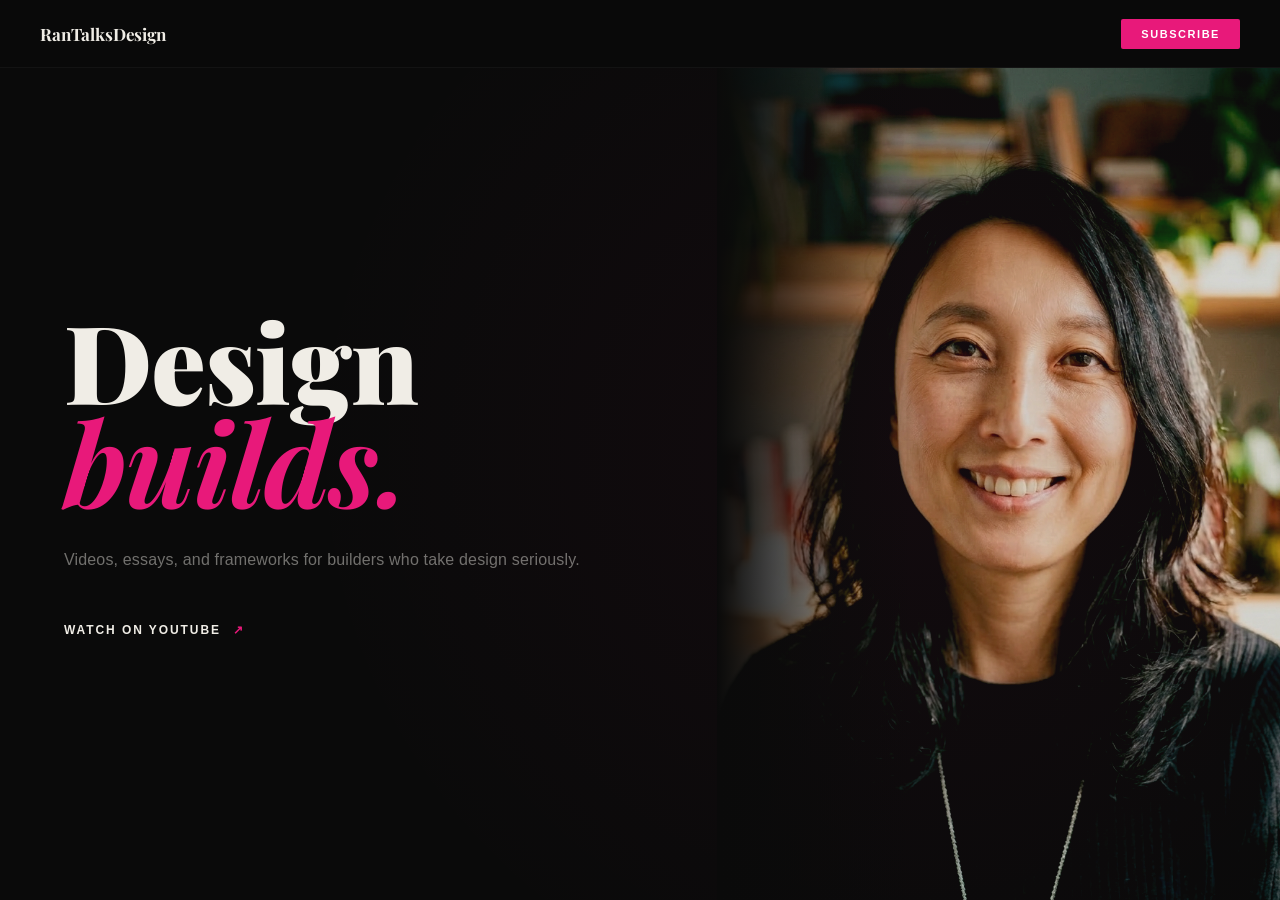
==== commit 6f342080: "Rebuild homepage as single-page hero with nav - Replaced multi-page structure with a single self-con" ====
--- a/index.html
+++ b/index.html
@@ -1,358 +1,481 @@
-<!DOCTYPE html>
+<!doctype html>
 <html lang="en">
-<head>
-  <meta charset="UTF-8">
-  <meta name="viewport" content="width=device-width, initial-scale=1.0">
-  <title>Ran Talks Design</title>
-  <meta name="description" content="The podcast and newsletter for designers ready to sit at the table — design strategy, career growth, and business outcomes.">
-  <link href="https://fonts.googleapis.com/css2?family=Barlow+Condensed:ital,wght@0,300;0,400;0,600;0,700;0,800;0,900;1,300;1,700&family=Crimson+Pro:ital,wght@0,200;0,300;0,400;0,600;1,200;1,300;1,400&family=DM+Mono:wght@300;400;500&display=swap" rel="stylesheet">
-  <link rel="stylesheet" href="css/styles.css">
-</head>
-<body>
-
-<!-- ═══════════════════ NAV ═══════════════════ -->
-<nav>
-  <a href="index.html" class="nav-logo">Ran Talks <span class="dot">Design</span></a>
-  <div class="nav-links">
-    <a href="pages/episodes.html">Episodes</a>
-    <a href="pages/articles.html">Articles</a>
-    <a href="pages/speaking.html">Speaking</a>
-    <a href="pages/about.html">About</a>
-    <a href="pages/contact.html">Contact</a>
-    <button class="nav-subscribe">Subscribe</button>
-  </div>
-</nav>
-
-<!-- ═══════════════════ HERO ══════════════════ -->
-<div class="hero">
-  <div class="hero-bg-glow"></div>
-  <div class="hero-bg-glow-2"></div>
-
-  <div class="hero-inner">
-    <div class="hero-left">
-      <div class="hero-eyebrow anim anim-d1">
-        <div class="hero-eyebrow-line"></div>
-        <span>Design · Strategy · Growth</span>
+  <head>
+    <meta charset="UTF-8" />
+    <meta name="viewport" content="width=device-width, initial-scale=1.0" />
+    <title>Ran Talks Design</title>
+    <link rel="preconnect" href="https://fonts.googleapis.com" />
+    <link rel="preconnect" href="https://fonts.gstatic.com" crossorigin />
+    <link
+      href="https://fonts.googleapis.com/css2?family=Playfair+Display:ital,wght@0,700;0,900;1,400;1,700&family=Inter:wght@300;400;500;600;700&display=swap"
+      rel="stylesheet"
+    />
+    <style>
+      *,
+      *::before,
+      *::after {
+        box-sizing: border-box;
+        margin: 0;
+        padding: 0;
+      }
+
+      html,
+      body {
+        height: 100%;
+        overflow: hidden;
+      }
+
+      body {
+        background: #0a0a0a;
+        color: #fff;
+        font-family: "DM Sans", sans-serif;
+        font-weight: 300;
+      }
+
+      ::-webkit-scrollbar {
+        width: 3px;
+      }
+      ::-webkit-scrollbar-track {
+        background: #0a0a0a;
+      }
+      ::-webkit-scrollbar-thumb {
+        background: #e8197a;
+      }
+
+      /* Firefox */
+      html {
+        scrollbar-width: thin;
+        scrollbar-color: #e8197a #0a0a0a;
+      }
+      /* ══════════════════════════════════════
+   HERO
+══════════════════════════════════════ */
+      .hero {
+        height: 100vh;
+        display: flex;
+        padding-top: 68px;
+        position: relative;
+        overflow: hidden;
+      }
+      /* Subtle texture */
+      .hero::before {
+        content: "";
+        position: absolute;
+        inset: 0;
+        background-image: radial-gradient(
+          circle at 70% 50%,
+          rgba(232, 25, 122, 0.04) 0%,
+          transparent 60%
+        );
+        pointer-events: none;
+      }
+      .hero-left {
+        flex: 1;
+        display: flex;
+        flex-direction: column;
+        justify-content: center;
+        padding: 80px 64px 100px;
+        position: relative;
+        z-index: 2;
+      }
+      .hero-headline {
+        margin-bottom: 32px;
+      }
+      .hero-headline-line1 {
+        font-family: "Playfair Display", serif;
+        font-size: clamp(72px, 8.5vw, 110px);
+        font-weight: 900;
+        line-height: 0.9;
+        color: #f0ede6;
+        display: block;
+        letter-spacing: -0.01em;
+      }
+      .hero-headline-line2 {
+        font-family: "Playfair Display", serif;
+        font-size: clamp(76px, 9vw, 116px);
+        font-weight: 700;
+        font-style: italic;
+        line-height: 0.9;
+        color: #e8197a;
+        display: block;
+        letter-spacing: -0.01em;
+      }
+      .hero-sub {
+        font-size: 16px;
+        font-weight: 300;
+        color: rgba(240, 237, 230, 0.45);
+        max-width: min(560px, 100%);
+        line-height: 1.9;
+        letter-spacing: 0.01em;
+        margin-bottom: 48px;
+      }
+      .hero-sub em {
+        font-style: italic;
+        color: rgba(240, 237, 230, 0.65);
+      }
+      .hero-ctas {
+        display: flex;
+        flex-direction: column;
+        gap: 16px;
+        align-items: flex-start;
+      }
+      .btn-youtube {
+        display: inline-flex;
+        align-items: center;
+        gap: 12px;
+        font-size: 12px;
+        font-weight: 600;
+        letter-spacing: 0.16em;
+        text-transform: uppercase;
+        color: #f0ede6;
+        text-decoration: none;
+        transition: color 0.2s;
+      }
+      .btn-youtube:hover {
+        color: rgba(240, 237, 230, 0.7);
+      }
+      .btn-youtube .arrow {
+        color: #e8197a;
+      }
+
+      /* Hero right: photo */
+      .hero-right {
+        width: 44%;
+        position: relative;
+        overflow: hidden;
+        flex-shrink: 0;
+      }
+      .hero-photo {
+        width: 100%;
+        height: 100%;
+        object-fit: cover;
+        object-position: center top;
+        display: block;
+        /* the dark bg on the photo blends naturally */
+        mix-blend-mode: lighten;
+        opacity: 0.85;
+      }
+      /* Left-side gradient fade */
+      .hero-photo-fade {
+        position: absolute;
+        inset: 0;
+        background: linear-gradient(90deg, #0a0a0a 0%, transparent 35%);
+        pointer-events: none;
+        z-index: 2;
+      }
+
+      /* ══════════════════════════════════════
+         NAV
+      ══════════════════════════════════════ */
+      .nav {
+        position: fixed;
+        top: 0;
+        left: 0;
+        right: 0;
+        z-index: 100;
+        height: 68px;
+        display: grid;
+        grid-template-columns: 1fr auto 1fr;
+        align-items: center;
+        padding: 0 40px;
+        background: rgba(10, 10, 10, 0.85);
+        backdrop-filter: blur(12px);
+        -webkit-backdrop-filter: blur(12px);
+        border-bottom: 1px solid rgba(255, 255, 255, 0.04);
+      }
+      .nav-logo {
+        font-family: "Playfair Display", serif;
+        font-weight: 700;
+        font-size: 17px;
+        color: #f0ede6;
+        text-decoration: none;
+        letter-spacing: -0.01em;
+        white-space: nowrap;
+      }
+      .nav-logo-accent {
+        color: #f0ede6;
+      }
+      .nav-links {
+        display: none;
+        align-items: center;
+        gap: 36px;
+        list-style: none;
+      }
+      .nav-links a {
+        font-size: 12px;
+        font-weight: 400;
+        letter-spacing: 0.1em;
+        text-transform: uppercase;
+        color: rgba(240, 237, 230, 0.5);
+        text-decoration: none;
+        transition: color 0.2s;
+      }
+      .nav-links a:hover {
+        color: #f0ede6;
+      }
+      .nav-right {
+        display: flex;
+        justify-content: flex-end;
+        grid-column: 3;
+      }
+      .btn-subscribe {
+        display: inline-flex;
+        align-items: center;
+        gap: 8px;
+        font-size: 11px;
+        font-weight: 600;
+        letter-spacing: 0.14em;
+        text-transform: uppercase;
+        color: #fff;
+        background: #e8197a;
+        text-decoration: none;
+        padding: 9px 20px;
+        border-radius: 2px;
+        transition: opacity 0.2s;
+      }
+      .btn-subscribe:hover {
+        opacity: 0.85;
+      }
+
+      /* ══════════════════════════════════════
+         RESPONSIVE
+      ══════════════════════════════════════ */
+
+      /* Tablet */
+      @media (max-width: 1024px) {
+        .hero-left {
+          padding: 60px 48px 80px;
+        }
+        .hero-right {
+          width: 40%;
+        }
+      }
+
+      /* Hamburger (hidden on desktop) */
+      .nav-hamburger {
+        display: none;
+        flex-direction: column;
+        justify-content: center;
+        gap: 5px;
+        background: none;
+        border: none;
+        cursor: pointer;
+        padding: 4px;
+      }
+      .nav-hamburger span {
+        display: block;
+        width: 22px;
+        height: 1.5px;
+        background: #f0ede6;
+        transition: transform 0.22s ease, opacity 0.22s ease;
+      }
+      .nav-hamburger.is-open span:nth-child(1) {
+        transform: translateY(6.5px) rotate(45deg);
+      }
+      .nav-hamburger.is-open span:nth-child(2) {
+        opacity: 0;
+      }
+      .nav-hamburger.is-open span:nth-child(3) {
+        transform: translateY(-6.5px) rotate(-45deg);
+      }
+
+      /* Mobile menu panel (hidden on desktop) */
+      .nav-mobile-menu {
+        display: none;
+        position: fixed;
+        top: 68px;
+        left: 0;
+        right: 0;
+        z-index: 99;
+        flex-direction: column;
+        gap: 40px;
+        padding: 40px 28px 48px;
+        background: rgba(10, 10, 10, 0.97);
+        backdrop-filter: blur(16px);
+        -webkit-backdrop-filter: blur(16px);
+        border-bottom: 1px solid rgba(255, 255, 255, 0.06);
+        visibility: hidden;
+        opacity: 0;
+        transform: translateY(-6px);
+        transition: opacity 0.22s ease, transform 0.22s ease, visibility 0s 0.22s;
+      }
+      .nav-mobile-menu.is-open {
+        visibility: visible;
+        opacity: 1;
+        transform: translateY(0);
+        transition-delay: 0s;
+      }
+      .nav-mobile-links {
+        list-style: none;
+        display: flex;
+        flex-direction: column;
+        gap: 28px;
+      }
+      .nav-mobile-links a {
+        font-size: 13px;
+        font-weight: 400;
+        letter-spacing: 0.12em;
+        text-transform: uppercase;
+        color: rgba(240, 237, 230, 0.6);
+        text-decoration: none;
+        transition: color 0.2s;
+      }
+      .nav-mobile-links a:hover {
+        color: #f0ede6;
+      }
+      .nav-mobile-menu .btn-subscribe {
+        background: none;
+        padding: 0;
+        border-radius: 0;
+        font-size: 13px;
+        font-weight: 400;
+        letter-spacing: 0.12em;
+        color: rgba(240, 237, 230, 0.6);
+      }
+      .nav-mobile-menu .btn-subscribe:hover {
+        opacity: 1;
+        color: #f0ede6;
+      }
+
+      /* Mobile nav */
+      @media (max-width: 767px) {
+        .nav {
+          padding: 0 20px;
+          grid-template-columns: 1fr auto;
+        }
+        .nav-links,
+        .nav-right {
+          display: none;
+        }
+        .nav-hamburger {
+          display: flex;
+        }
+        .nav-logo-word {
+          display: none;
+        }
+        .nav-mobile-menu {
+          display: flex;
+        }
+      }
+
+      /* Mobile */
+      @media (max-width: 767px) {
+        .hero {
+          flex-direction: column;
+          padding-top: 0;
+          align-items: center;
+          justify-content: center;
+        }
+        .hero-left {
+          flex: unset;
+          width: 100%;
+          justify-content: center;
+          padding: 48px 28px 40px;
+          z-index: 3;
+        }
+        .hero-headline-line1 {
+          font-size: clamp(52px, 16vw, 72px);
+        }
+        .hero-headline-line2 {
+          font-size: clamp(56px, 17vw, 76px);
+        }
+        .hero-sub {
+          max-width: 100%;
+          margin-bottom: 36px;
+        }
+        .hero-right {
+          display: none;
+        }
+      }
+    </style>
+  </head>
+  <body>
+    <!-- ════════════ NAV ════════════ -->
+    <nav class="nav">
+      <a href="/" class="nav-logo">
+        <span class="nav-logo-accent">R</span><span class="nav-logo-word">an</span><span class="nav-logo-accent">T</span><span class="nav-logo-word">alks</span><span class="nav-logo-accent">D</span><span class="nav-logo-word">esign</span>
+      </a>
+      <ul class="nav-links">
+        <li><a href="pages/articles.html">Writing</a></li>
+        <li><a href="pages/episodes.html">Podcast</a></li>
+        <li><a href="pages/speaking.html">Speaking</a></li>
+        <li><a href="pages/about.html">About</a></li>
+      </ul>
+      <div class="nav-right">
+        <a
+          href="https://www.youtube.com/@rantalksdesign?sub_confirmation=1"
+          target="_blank"
+          rel="noopener"
+          class="btn-subscribe"
+          >Subscribe</a
+        >
       </div>
-      <h1 class="hero-title anim anim-d2">
-        Ran<br>
-        <span class="line-pink">Talks</span>
-        <span class="line-italic">Design.</span>
-      </h1>
-      <p class="hero-desc anim anim-d3">
-        The resource for designers who are tired of staying in the corner — and ready to sit at the table.
-      </p>
-      <div class="hero-ctas anim anim-d4">
-        <a href="pages/episodes.html" class="cta-primary">Listen Now</a>
-        <a href="pages/articles.html" class="cta-secondary">Read the latest <span class="cta-arrow">→</span></a>
-      </div>
+      <button class="nav-hamburger" aria-label="Toggle menu" aria-expanded="false">
+        <span></span>
+        <span></span>
+        <span></span>
+      </button>
+    </nav>
+    <div class="nav-mobile-menu" aria-hidden="true">
+      <ul class="nav-mobile-links">
+        <li><a href="pages/articles.html">Writing</a></li>
+        <li><a href="pages/episodes.html">Podcast</a></li>
+        <li><a href="pages/speaking.html">Speaking</a></li>
+        <li><a href="pages/about.html">About</a></li>
+      </ul>
+      <a
+        href="https://www.youtube.com/@rantalksdesign?sub_confirmation=1"
+        target="_blank"
+        rel="noopener"
+        class="btn-subscribe"
+        >Subscribe</a
+      >
     </div>
 
-    <div class="hero-right anim anim-d3">
-      <div class="hero-ep-card">
-        <div class="new-badge"><div class="new-badge-dot"></div> New Episode</div>
-        <div class="hero-ep-num">Episode 047</div>
-        <div class="hero-ep-title">How recruiters actually hire designers</div>
-        <div class="hero-ep-desc">The unspoken rules, portfolio red flags, and what gets you to an offer.</div>
-        <div class="hero-ep-guest">
-          <div class="guest-avatar">HX</div>
-          <div class="guest-info">
-            <div class="guest-name">Hang Xu</div>
-            <div class="guest-title-text">Head of Design Recruiting · Figma</div>
-          </div>
+    <!-- ════════════ HERO ════════════ -->
+    <section class="hero">
+      <!-- Left: headline copy -->
+      <div class="hero-left">
+        <div class="hero-headline">
+          <span class="hero-headline-line1">Design</span>
+          <span class="hero-headline-line2">builds.</span>
         </div>
-        <div class="hero-ep-play"><div class="play-icon"></div></div>
-      </div>
-    </div>
-  </div>
-
-  <div class="hero-stats">
-    <div class="stat-item">
-      <div class="stat-num">47<span>+</span></div>
-      <div class="stat-label">Episodes</div>
-    </div>
-    <div class="stat-item">
-      <div class="stat-num">80<span>K</span></div>
-      <div class="stat-label">Monthly listeners</div>
-    </div>
-    <div class="stat-item">
-      <div class="stat-num">5<span>★</span></div>
-      <div class="stat-label">Average rating</div>
-    </div>
-    <div class="stat-item">
-      <div class="stat-num">12<span>+</span></div>
-      <div class="stat-label">Years in design</div>
-    </div>
-  </div>
-</div>
-
-<!-- ════════════ MARQUEE ══════════════════════ -->
-<div class="marquee-section">
-  <div class="marquee-track">
-    <span class="marquee-item">Design Strategy</span><span class="marquee-dot">·</span>
-    <span class="marquee-item">Career Growth</span><span class="marquee-dot">·</span>
-    <span class="marquee-item">Business Outcomes</span><span class="marquee-dot">·</span>
-    <span class="marquee-item">Leadership</span><span class="marquee-dot">·</span>
-    <span class="marquee-item">Product Thinking</span><span class="marquee-dot">·</span>
-    <span class="marquee-item">Craft & Impact</span><span class="marquee-dot">·</span>
-    <span class="marquee-item">Ran Talks Design</span><span class="marquee-dot">·</span>
-    <span class="marquee-item">Design Strategy</span><span class="marquee-dot">·</span>
-    <span class="marquee-item">Career Growth</span><span class="marquee-dot">·</span>
-    <span class="marquee-item">Business Outcomes</span><span class="marquee-dot">·</span>
-    <span class="marquee-item">Leadership</span><span class="marquee-dot">·</span>
-    <span class="marquee-item">Product Thinking</span><span class="marquee-dot">·</span>
-    <span class="marquee-item">Craft & Impact</span><span class="marquee-dot">·</span>
-    <span class="marquee-item">Ran Talks Design</span><span class="marquee-dot">·</span>
-  </div>
-</div>
-
-<!-- ═══════════════ EPISODES ═════════════════ -->
-<section id="episodes">
-  <div class="section-header anim">
-    <div>
-      <div class="section-eyebrow">
-        <div class="section-eyebrow-line"></div>
-        <span>Most Popular</span>
-      </div>
-      <h2 class="section-title">Top <em>Episodes</em></h2>
-    </div>
-    <a href="pages/episodes.html" class="show-all">Show All →</a>
-  </div>
-
-  <div class="episodes-grid">
-    <!-- Featured -->
-    <a href="#" class="ep-card ep-card-featured anim">
-      <div class="featured-label">Fan Favourite</div>
-      <div class="ep-thumb" style="background:linear-gradient(135deg,#E8147E,#6B0736)">
-        <div class="ep-thumb-inner">
-          <div class="ep-thumb-initials">HX</div>
-          <div class="ep-thumb-ep">Ep. 47</div>
+
+        <div class="hero-rule"></div>
+
+        <p class="hero-sub">
+          Videos, essays, and frameworks for builders who take design seriously.
+        </p>
+
+        <div class="hero-ctas">
+          <a href="https://www.youtube.com/@rantalksdesign" target="_blank" rel="noopener" class="btn-youtube">Watch on YouTube <span class="arrow">↗</span></a>
         </div>
       </div>
-      <div class="ep-meta">
-        <div class="ep-tag-row">
-          <span class="ep-tag">Recruiting</span>
-          <span class="ep-num-tag">· Ep. 047</span>
-        </div>
-        <div class="ep-title-text">How Recruiters Actually Hire Designers</div>
-        <div class="ep-guest-line">with Hang Xu, Head of Design Recruiting at Figma</div>
-        <div class="ep-duration">58 min · 42K plays</div>
+
+      <!-- Right: photo -->
+      <div class="hero-right">
+        <img
+          src="img/ran-headshot-full.png"
+          alt="Ran Liu"
+          class="hero-photo"
+          onerror="
+            this.style.display = 'none';
+            this.nextElementSibling.style.display = 'flex';
+          "
+        />
+
+        <div class="hero-photo-fade"></div>
       </div>
-    </a>
-
-    <a href="#" class="ep-card anim anim-d1">
-      <div class="ep-thumb" style="background:linear-gradient(135deg,#8B147E,#3A0B36)">
-        <div class="ep-thumb-inner">
-          <div class="ep-thumb-initials">SR</div>
-          <div class="ep-thumb-ep">Ep. 44</div>
-        </div>
-      </div>
-      <div class="ep-meta">
-        <div class="ep-tag-row">
-          <span class="ep-tag">Leadership</span>
-          <span class="ep-num-tag">· Ep. 044</span>
-        </div>
-        <div class="ep-title-text">Getting a seat at the product table</div>
-        <div class="ep-guest-line">with Sarah Ryu, VP Design at Linear</div>
-        <div class="ep-duration">51 min · 38K plays</div>
-      </div>
-      <div class="ep-card-arrow">↗</div>
-    </a>
-
-    <a href="#" class="ep-card anim anim-d2">
-      <div class="ep-thumb" style="background:linear-gradient(135deg,#C84E14,#6B2B0B)">
-        <div class="ep-thumb-inner">
-          <div class="ep-thumb-initials">MK</div>
-          <div class="ep-thumb-ep">Ep. 41</div>
-        </div>
-      </div>
-      <div class="ep-meta">
-        <div class="ep-tag-row">
-          <span class="ep-tag">Growth</span>
-          <span class="ep-num-tag">· Ep. 041</span>
-        </div>
-        <div class="ep-title-text">Designing for metrics that actually matter</div>
-        <div class="ep-guest-line">with Min Kim, Design Lead at Stripe</div>
-        <div class="ep-duration">44 min · 31K plays</div>
-      </div>
-      <div class="ep-card-arrow">↗</div>
-    </a>
-
-    <a href="#" class="ep-card anim anim-d3">
-      <div class="ep-thumb" style="background:linear-gradient(135deg,#14C8A0,#0B6B54)">
-        <div class="ep-thumb-inner">
-          <div class="ep-thumb-initials">JL</div>
-          <div class="ep-thumb-ep">Ep. 39</div>
-        </div>
-      </div>
-      <div class="ep-meta">
-        <div class="ep-tag-row">
-          <span class="ep-tag">Career</span>
-          <span class="ep-num-tag">· Ep. 039</span>
-        </div>
-        <div class="ep-title-text">Negotiating your next design role</div>
-        <div class="ep-guest-line">with Jamie Lee, Staff Designer at Shopify</div>
-        <div class="ep-duration">62 min · 29K plays</div>
-      </div>
-      <div class="ep-card-arrow">↗</div>
-    </a>
-
-    <a href="#" class="ep-card anim anim-d4">
-      <div class="ep-thumb" style="background:linear-gradient(135deg,#5014C8,#1E0A5A)">
-        <div class="ep-thumb-inner">
-          <div class="ep-thumb-initials">AB</div>
-          <div class="ep-thumb-ep">Ep. 36</div>
-        </div>
-      </div>
-      <div class="ep-meta">
-        <div class="ep-tag-row">
-          <span class="ep-tag">Strategy</span>
-          <span class="ep-num-tag">· Ep. 036</span>
-        </div>
-        <div class="ep-title-text">When design owns the roadmap</div>
-        <div class="ep-guest-line">with Alex Brunner, CPO at Notion</div>
-        <div class="ep-duration">48 min · 27K plays</div>
-      </div>
-      <div class="ep-card-arrow">↗</div>
-    </a>
-  </div>
-</section>
-
-<!-- ═══════════════ ABOUT ════════════════════ -->
-<section id="about">
-  <div class="about-left anim">
-    <div class="about-quote-mark">"</div>
-    <div class="about-quote">Designing isn't just about craft. It's about outcomes. Strategy. Business. Growth.</div>
-  </div>
-  <div class="about-right anim anim-d2">
-    <div class="about-label">Your Host</div>
-    <div class="about-name">Ran<br>Liu</div>
-    <div class="about-bio">Staff designer, builder, and recovering burnout survivor. Formerly at Shopify, Adobe, Amplitude, and Chartboost. Now at AirOps — and still obsessed with how design can move the business needle.</div>
-    <div class="about-companies">
-      <span class="company-tag">Shopify</span>
-      <span class="company-tag">Adobe</span>
-      <span class="company-tag">Amplitude</span>
-      <span class="company-tag">AirOps</span>
-      <span class="company-tag">Chartboost</span>
-    </div>
-  </div>
-</section>
-
-<!-- ═══════════════ ARTICLES ═════════════════ -->
-<section id="articles">
-  <div class="section-header anim">
-    <div>
-      <div class="section-eyebrow">
-        <div class="section-eyebrow-line"></div>
-        <span>From the Blog</span>
-      </div>
-      <h2 class="section-title">Design <em>Writing</em></h2>
-    </div>
-    <a href="pages/articles.html" class="show-all">All Articles →</a>
-  </div>
-
-  <div class="articles-grid">
-    <a href="#" class="article-card anim anim-d1">
-      <div class="article-topic">PMF · Strategy</div>
-      <div class="article-title">How to know when your product has found its market</div>
-      <div class="article-excerpt">The framework I built after seeing three companies get this wrong in a row.</div>
-      <div class="article-meta">
-        <span class="article-date">Feb 2026</span>
-        <span class="article-read-more">Read →</span>
-      </div>
-    </a>
-    <a href="#" class="article-card article-card-accent anim anim-d2">
-      <div class="article-topic">AI · Research</div>
-      <div class="article-title">Using AI chat logs as a UX research shortcut</div>
-      <div class="article-excerpt">Why your product's support conversations are a goldmine — and nobody is mining them.</div>
-      <div class="article-meta">
-        <span class="article-date">Jan 2026</span>
-        <span class="article-read-more">Read →</span>
-      </div>
-    </a>
-    <a href="#" class="article-card anim anim-d3">
-      <div class="article-topic">Career · Negotiation</div>
-      <div class="article-title">The staff designer question nobody asks in interviews</div>
-      <div class="article-excerpt">There's a single question that reveals whether a company actually values design. Here's what it is.</div>
-      <div class="article-meta">
-        <span class="article-date">Dec 2025</span>
-        <span class="article-read-more">Read →</span>
-      </div>
-    </a>
-  </div>
-</section>
-
-<!-- ════════════ MARQUEE 2 ════════════════════ -->
-<div class="marquee-section" style="border-top:none">
-  <div class="marquee-track" style="animation-direction:reverse">
-    <span class="marquee-item">Ran Talks Design</span><span class="marquee-dot">·</span>
-    <span class="marquee-item">Listen on Spotify</span><span class="marquee-dot">·</span>
-    <span class="marquee-item">Apple Podcasts</span><span class="marquee-dot">·</span>
-    <span class="marquee-item">Subscribe Free</span><span class="marquee-dot">·</span>
-    <span class="marquee-item">New Episodes Weekly</span><span class="marquee-dot">·</span>
-    <span class="marquee-item">Ran Talks Design</span><span class="marquee-dot">·</span>
-    <span class="marquee-item">Listen on Spotify</span><span class="marquee-dot">·</span>
-    <span class="marquee-item">Apple Podcasts</span><span class="marquee-dot">·</span>
-    <span class="marquee-item">Subscribe Free</span><span class="marquee-dot">·</span>
-    <span class="marquee-item">New Episodes Weekly</span><span class="marquee-dot">·</span>
-  </div>
-</div>
-
-<!-- ══════════════ NEWSLETTER ════════════════ -->
-<section id="newsletter">
-  <div class="newsletter-left anim">
-    <h2 class="newsletter-title">Stay in<br>the <span class="pink">loop.</span></h2>
-    <p class="newsletter-sub">New episodes, essays, and frameworks for designers who want to grow beyond the craft.</p>
-  </div>
-  <div class="newsletter-right anim anim-d2">
-    <div class="newsletter-form">
-      <input class="form-input" type="text" placeholder="Your name">
-      <input class="form-input" type="email" placeholder="your@email.com">
-      <button class="form-submit">Subscribe →</button>
-      <div class="form-note">No spam. Unsubscribe anytime. ~2 emails/month.</div>
-    </div>
-  </div>
-</section>
-
-<!-- ══════════════ FOOTER ═════════════════════ -->
-<footer>
-  <div class="footer-top">
-    <div>
-      <div class="footer-logo">Ran Talks <span>Design</span></div>
-      <div class="footer-tagline">Designing isn't just about craft. It's about outcomes.</div>
-    </div>
-    <div class="footer-links">
-      <div class="footer-col">
-        <h4>Listen</h4>
-        <a href="pages/episodes.html">All Episodes</a>
-        <a href="#">Spotify</a>
-        <a href="#">Apple Podcasts</a>
-        <a href="#">YouTube</a>
-      </div>
-      <div class="footer-col">
-        <h4>Read</h4>
-        <a href="pages/articles.html">Articles</a>
-        <a href="#newsletter">Newsletter</a>
-        <a href="#">PMF Framework</a>
-      </div>
-      <div class="footer-col">
-        <h4>Connect</h4>
-        <a href="pages/speaking.html">Speaking</a>
-        <a href="pages/about.html">About Ran</a>
-        <a href="pages/contact.html">Contact</a>
-      </div>
-    </div>
-  </div>
-  <div class="footer-bottom">
-    <div class="footer-copy">© 2026 Ran Talks Design. All rights reserved.</div>
-    <div class="footer-socials">
-      <a href="#">LinkedIn</a>
-      <a href="#">Twitter</a>
-      <a href="#">Instagram</a>
-    </div>
-  </div>
-</footer>
-
-<script src="js/main.js"></script>
-</body>
+    </section>
+    <script>
+      const hamburger = document.querySelector(".nav-hamburger");
+      const mobileMenu = document.querySelector(".nav-mobile-menu");
+      hamburger.addEventListener("click", () => {
+        const isOpen = hamburger.classList.toggle("is-open");
+        mobileMenu.classList.toggle("is-open", isOpen);
+        hamburger.setAttribute("aria-expanded", isOpen);
+        mobileMenu.setAttribute("aria-hidden", !isOpen);
+      });
+    </script>
+  </body>
 </html>
